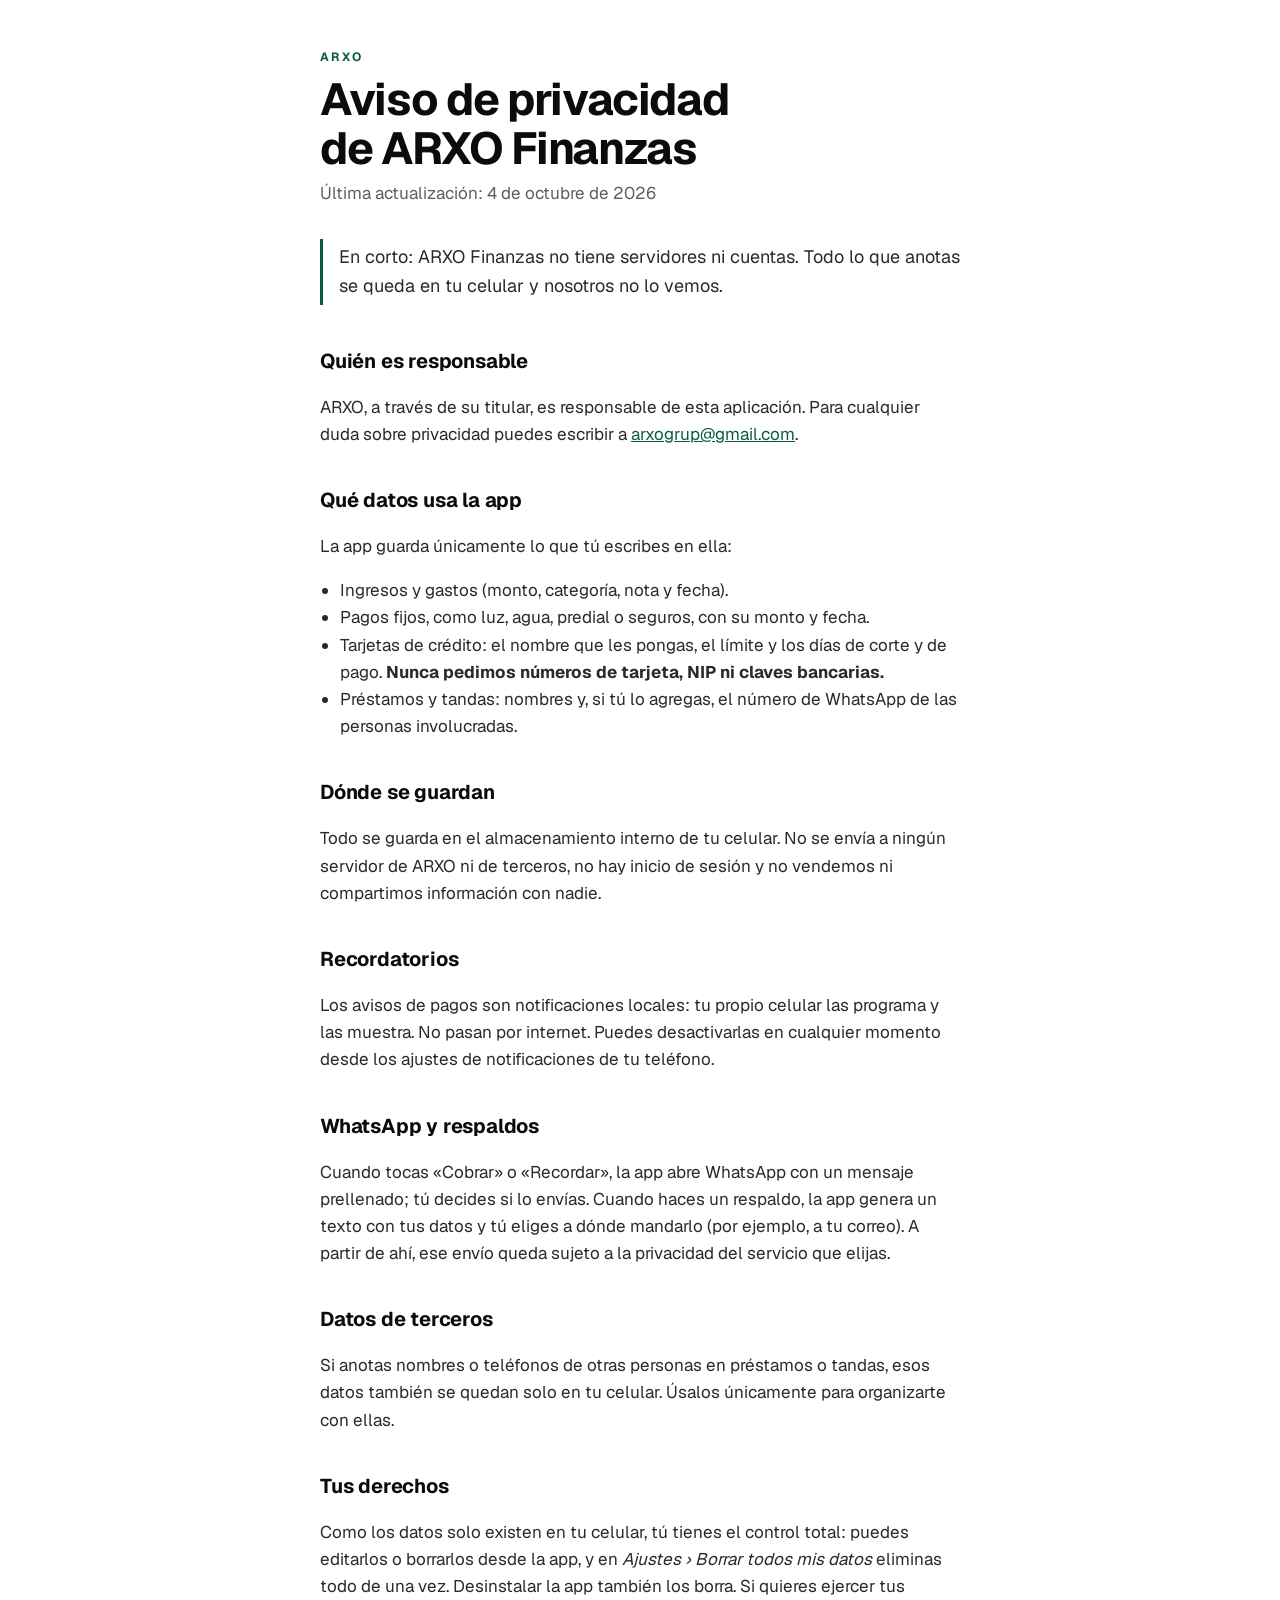
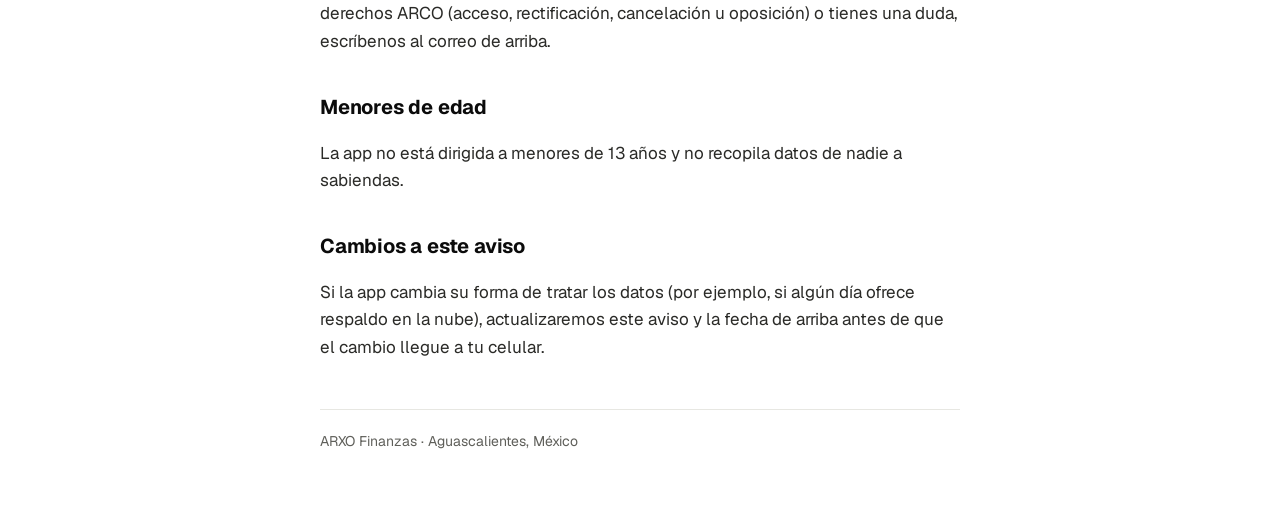
==== privacidad-finanzas.html @ cc84af86 "Aviso de privacidad de la app ARXO Finanzas Página pública que Google Play pide para publicar la app" ====
<!doctype html>
<html lang="es-MX">
<head>
  <meta charset="utf-8">
  <meta name="viewport" content="width=device-width, initial-scale=1">
  <title>Aviso de privacidad · ARXO Finanzas</title>
  <meta name="description" content="Aviso de privacidad de la app ARXO Finanzas: tus datos se guardan solo en tu celular.">
  <link rel="preload" href="fonts/geist-latin.woff2" as="font" type="font/woff2" crossorigin>
  <style>
    @font-face { font-family: Geist; src: url("fonts/geist-latin.woff2") format("woff2"); font-weight: 100 900; font-display: swap; }
    :root { --fondo: #FFFFFF; --texto: #0B0B0B; --suave: #5F5F5A; --linea: #E7E7E2; --verde: #0B5D3B; }
    * { box-sizing: border-box; }
    body { margin: 0; background: var(--fondo); color: var(--texto); font: 17px/1.6 Geist, -apple-system, "Segoe UI", Roboto, sans-serif; }
    main { max-width: 680px; margin: 0 auto; padding: 48px 20px 80px; }
    .marca { color: var(--verde); font-weight: 700; letter-spacing: .2em; font-size: 12px; }
    h1 { font-size: clamp(2rem, 6vw, 2.8rem); line-height: 1.08; letter-spacing: -.03em; margin: 8px 0 8px; text-wrap: balance; }
    .fecha { color: var(--suave); margin: 0 0 32px; }
    .resumen { border-left: 3px solid var(--verde); padding: 4px 0 4px 16px; margin: 0 0 40px; font-size: 18px; }
    h2 { font-size: 20px; letter-spacing: -.01em; margin: 36px 0 8px; }
    p, li { color: #2A2A27; }
    ul { padding-left: 20px; }
    a { color: var(--verde); }
    footer { border-top: 1px solid var(--linea); margin-top: 48px; padding-top: 20px; color: var(--suave); font-size: 14px; }
  </style>
</head>
<body>
<main>
  <div class="marca">ARXO</div>
  <h1>Aviso de privacidad de ARXO Finanzas</h1>
  <p class="fecha">Última actualización: 4 de octubre de 2026</p>

  <p class="resumen">En corto: ARXO Finanzas no tiene servidores ni cuentas. Todo lo que anotas se queda en tu celular y nosotros no lo vemos.</p>

  <h2>Quién es responsable</h2>
  <!-- PENDIENTE: la LFPDPPP pide nombre completo y domicilio del responsable. Completar antes de publicar en Google Play. -->
  <p>ARXO, a través de su titular, es responsable de esta aplicación. Para cualquier duda sobre privacidad puedes escribir a <a href="mailto:arxogrup@gmail.com">arxogrup@gmail.com</a>.</p>

  <h2>Qué datos usa la app</h2>
  <p>La app guarda únicamente lo que tú escribes en ella:</p>
  <ul>
    <li>Ingresos y gastos (monto, categoría, nota y fecha).</li>
    <li>Pagos fijos, como luz, agua, predial o seguros, con su monto y fecha.</li>
    <li>Tarjetas de crédito: el nombre que les pongas, el límite y los días de corte y de pago. <strong>Nunca pedimos números de tarjeta, NIP ni claves bancarias.</strong></li>
    <li>Préstamos y tandas: nombres y, si tú lo agregas, el número de WhatsApp de las personas involucradas.</li>
  </ul>

  <h2>Dónde se guardan</h2>
  <p>Todo se guarda en el almacenamiento interno de tu celular. No se envía a ningún servidor de ARXO ni de terceros, no hay inicio de sesión y no vendemos ni compartimos información con nadie.</p>

  <h2>Recordatorios</h2>
  <p>Los avisos de pagos son notificaciones locales: tu propio celular las programa y las muestra. No pasan por internet. Puedes desactivarlas en cualquier momento desde los ajustes de notificaciones de tu teléfono.</p>

  <h2>WhatsApp y respaldos</h2>
  <p>Cuando tocas «Cobrar» o «Recordar», la app abre WhatsApp con un mensaje prellenado; tú decides si lo envías. Cuando haces un respaldo, la app genera un texto con tus datos y tú eliges a dónde mandarlo (por ejemplo, a tu correo). A partir de ahí, ese envío queda sujeto a la privacidad del servicio que elijas.</p>

  <h2>Datos de terceros</h2>
  <p>Si anotas nombres o teléfonos de otras personas en préstamos o tandas, esos datos también se quedan solo en tu celular. Úsalos únicamente para organizarte con ellas.</p>

  <h2>Tus derechos</h2>
  <p>Como los datos solo existen en tu celular, tú tienes el control total: puedes editarlos o borrarlos desde la app, y en <em>Ajustes › Borrar todos mis datos</em> eliminas todo de una vez. Desinstalar la app también los borra. Si quieres ejercer tus derechos ARCO (acceso, rectificación, cancelación u oposición) o tienes una duda, escríbenos al correo de arriba.</p>

  <h2>Menores de edad</h2>
  <p>La app no está dirigida a menores de 13 años y no recopila datos de nadie a sabiendas.</p>

  <h2>Cambios a este aviso</h2>
  <p>Si la app cambia su forma de tratar los datos (por ejemplo, si algún día ofrece respaldo en la nube), actualizaremos este aviso y la fecha de arriba antes de que el cambio llegue a tu celular.</p>

  <footer>ARXO Finanzas · Aguascalientes, México</footer>
</main>
</body>
</html>
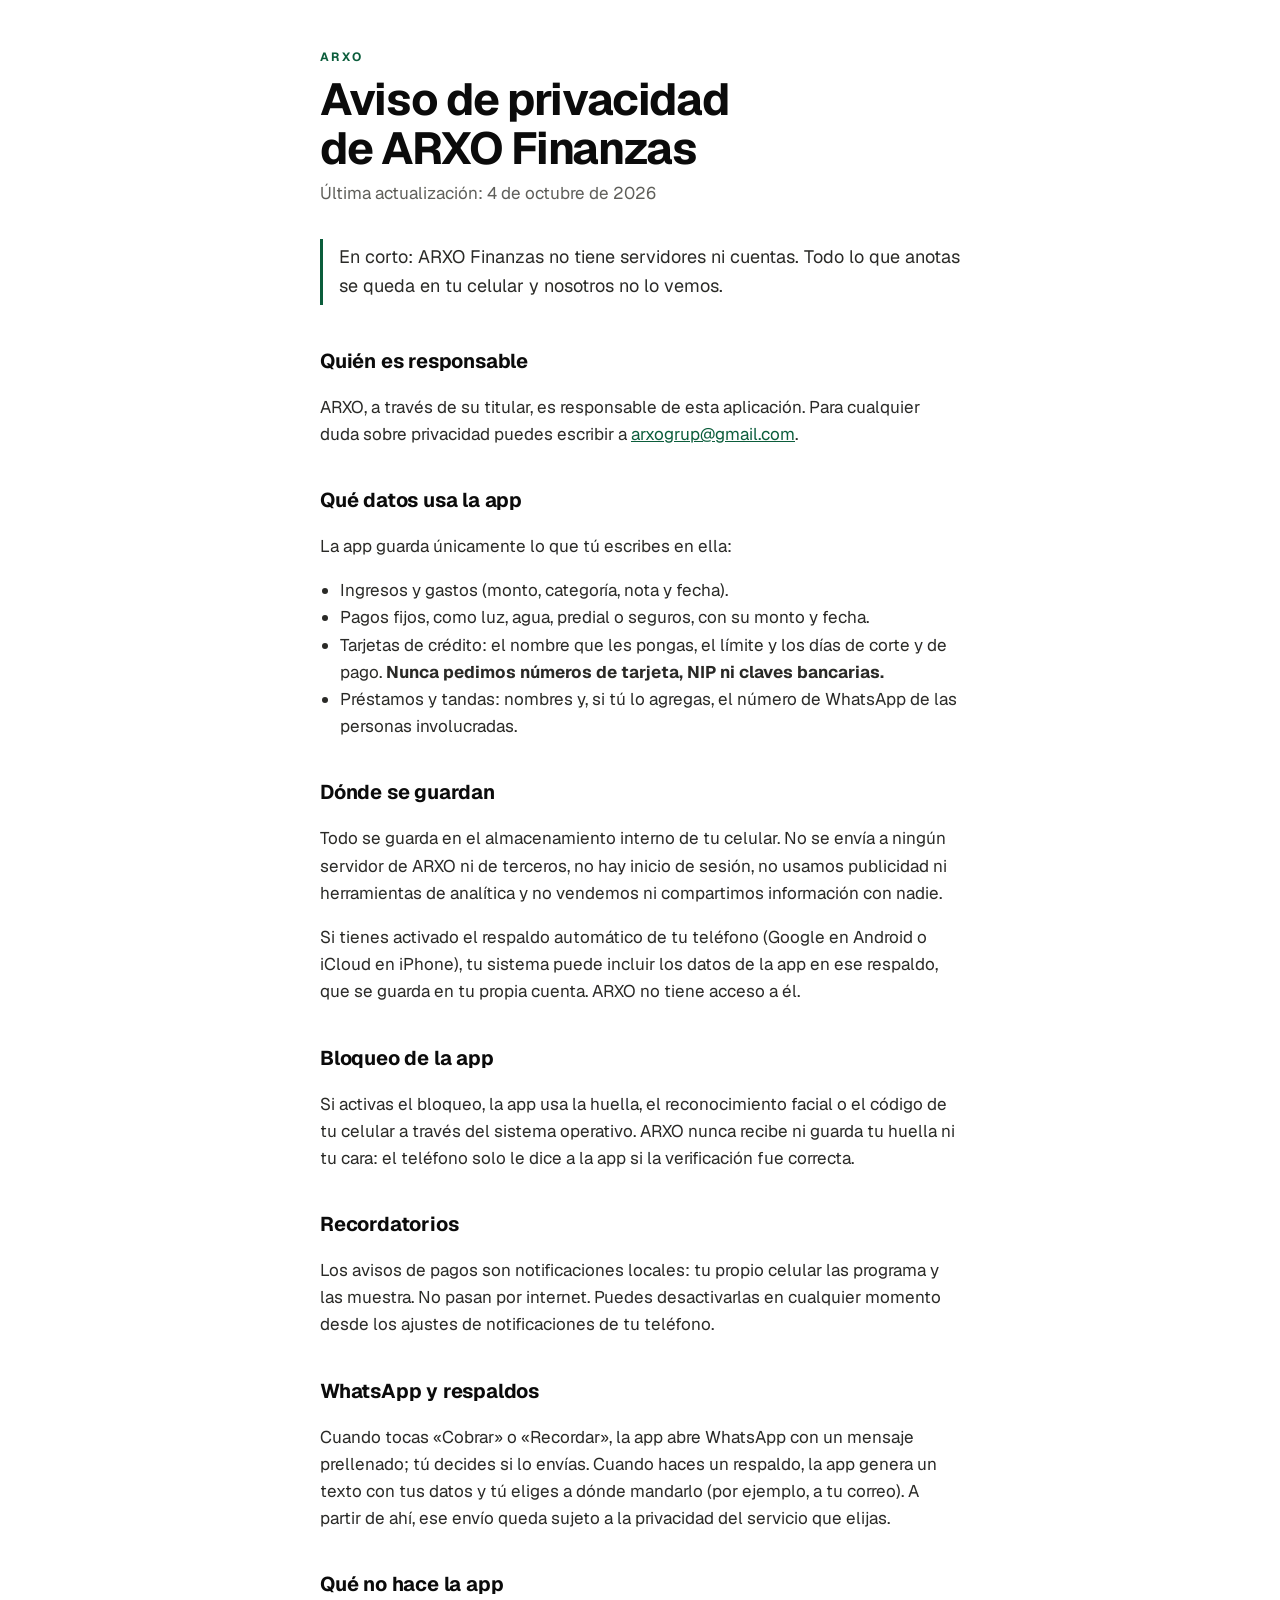
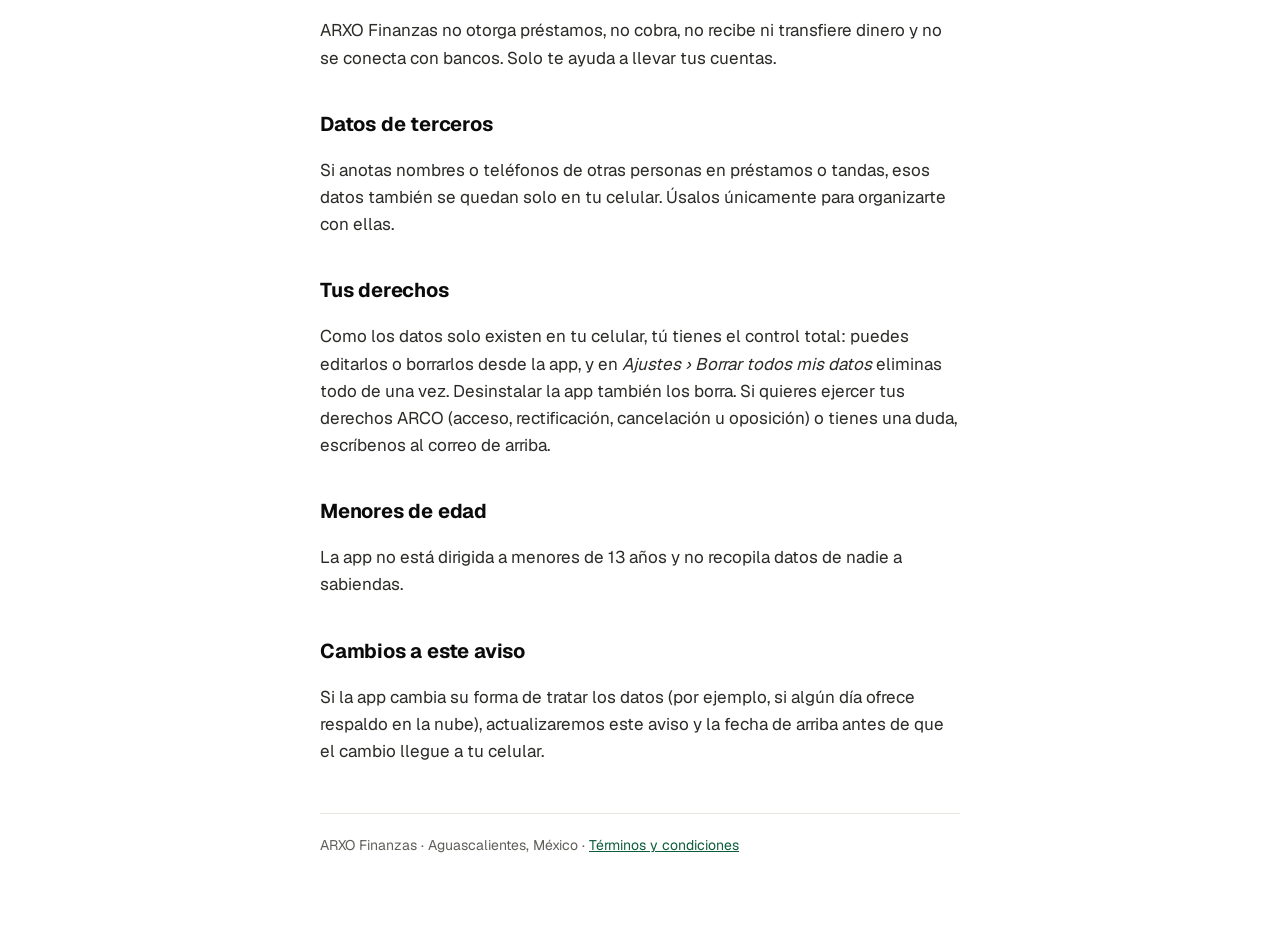
==== commit 04825450: "Términos y condiciones de ARXO Finanzas y ajustes al aviso de privacidad Agrega los términos que la " ====
--- a/privacidad-finanzas.html
+++ b/privacidad-finanzas.html
@@ -45,13 +45,20 @@
   </ul>
 
   <h2>Dónde se guardan</h2>
-  <p>Todo se guarda en el almacenamiento interno de tu celular. No se envía a ningún servidor de ARXO ni de terceros, no hay inicio de sesión y no vendemos ni compartimos información con nadie.</p>
+  <p>Todo se guarda en el almacenamiento interno de tu celular. No se envía a ningún servidor de ARXO ni de terceros, no hay inicio de sesión, no usamos publicidad ni herramientas de analítica y no vendemos ni compartimos información con nadie.</p>
+  <p>Si tienes activado el respaldo automático de tu teléfono (Google en Android o iCloud en iPhone), tu sistema puede incluir los datos de la app en ese respaldo, que se guarda en tu propia cuenta. ARXO no tiene acceso a él.</p>
+
+  <h2>Bloqueo de la app</h2>
+  <p>Si activas el bloqueo, la app usa la huella, el reconocimiento facial o el código de tu celular a través del sistema operativo. ARXO nunca recibe ni guarda tu huella ni tu cara: el teléfono solo le dice a la app si la verificación fue correcta.</p>
 
   <h2>Recordatorios</h2>
   <p>Los avisos de pagos son notificaciones locales: tu propio celular las programa y las muestra. No pasan por internet. Puedes desactivarlas en cualquier momento desde los ajustes de notificaciones de tu teléfono.</p>
 
   <h2>WhatsApp y respaldos</h2>
   <p>Cuando tocas «Cobrar» o «Recordar», la app abre WhatsApp con un mensaje prellenado; tú decides si lo envías. Cuando haces un respaldo, la app genera un texto con tus datos y tú eliges a dónde mandarlo (por ejemplo, a tu correo). A partir de ahí, ese envío queda sujeto a la privacidad del servicio que elijas.</p>
+
+  <h2>Qué no hace la app</h2>
+  <p>ARXO Finanzas no otorga préstamos, no cobra, no recibe ni transfiere dinero y no se conecta con bancos. Solo te ayuda a llevar tus cuentas.</p>
 
   <h2>Datos de terceros</h2>
   <p>Si anotas nombres o teléfonos de otras personas en préstamos o tandas, esos datos también se quedan solo en tu celular. Úsalos únicamente para organizarte con ellas.</p>
@@ -65,7 +72,7 @@
   <h2>Cambios a este aviso</h2>
   <p>Si la app cambia su forma de tratar los datos (por ejemplo, si algún día ofrece respaldo en la nube), actualizaremos este aviso y la fecha de arriba antes de que el cambio llegue a tu celular.</p>
 
-  <footer>ARXO Finanzas · Aguascalientes, México</footer>
+  <footer>ARXO Finanzas · Aguascalientes, México · <a href="terminos-finanzas.html">Términos y condiciones</a></footer>
 </main>
 </body>
 </html>
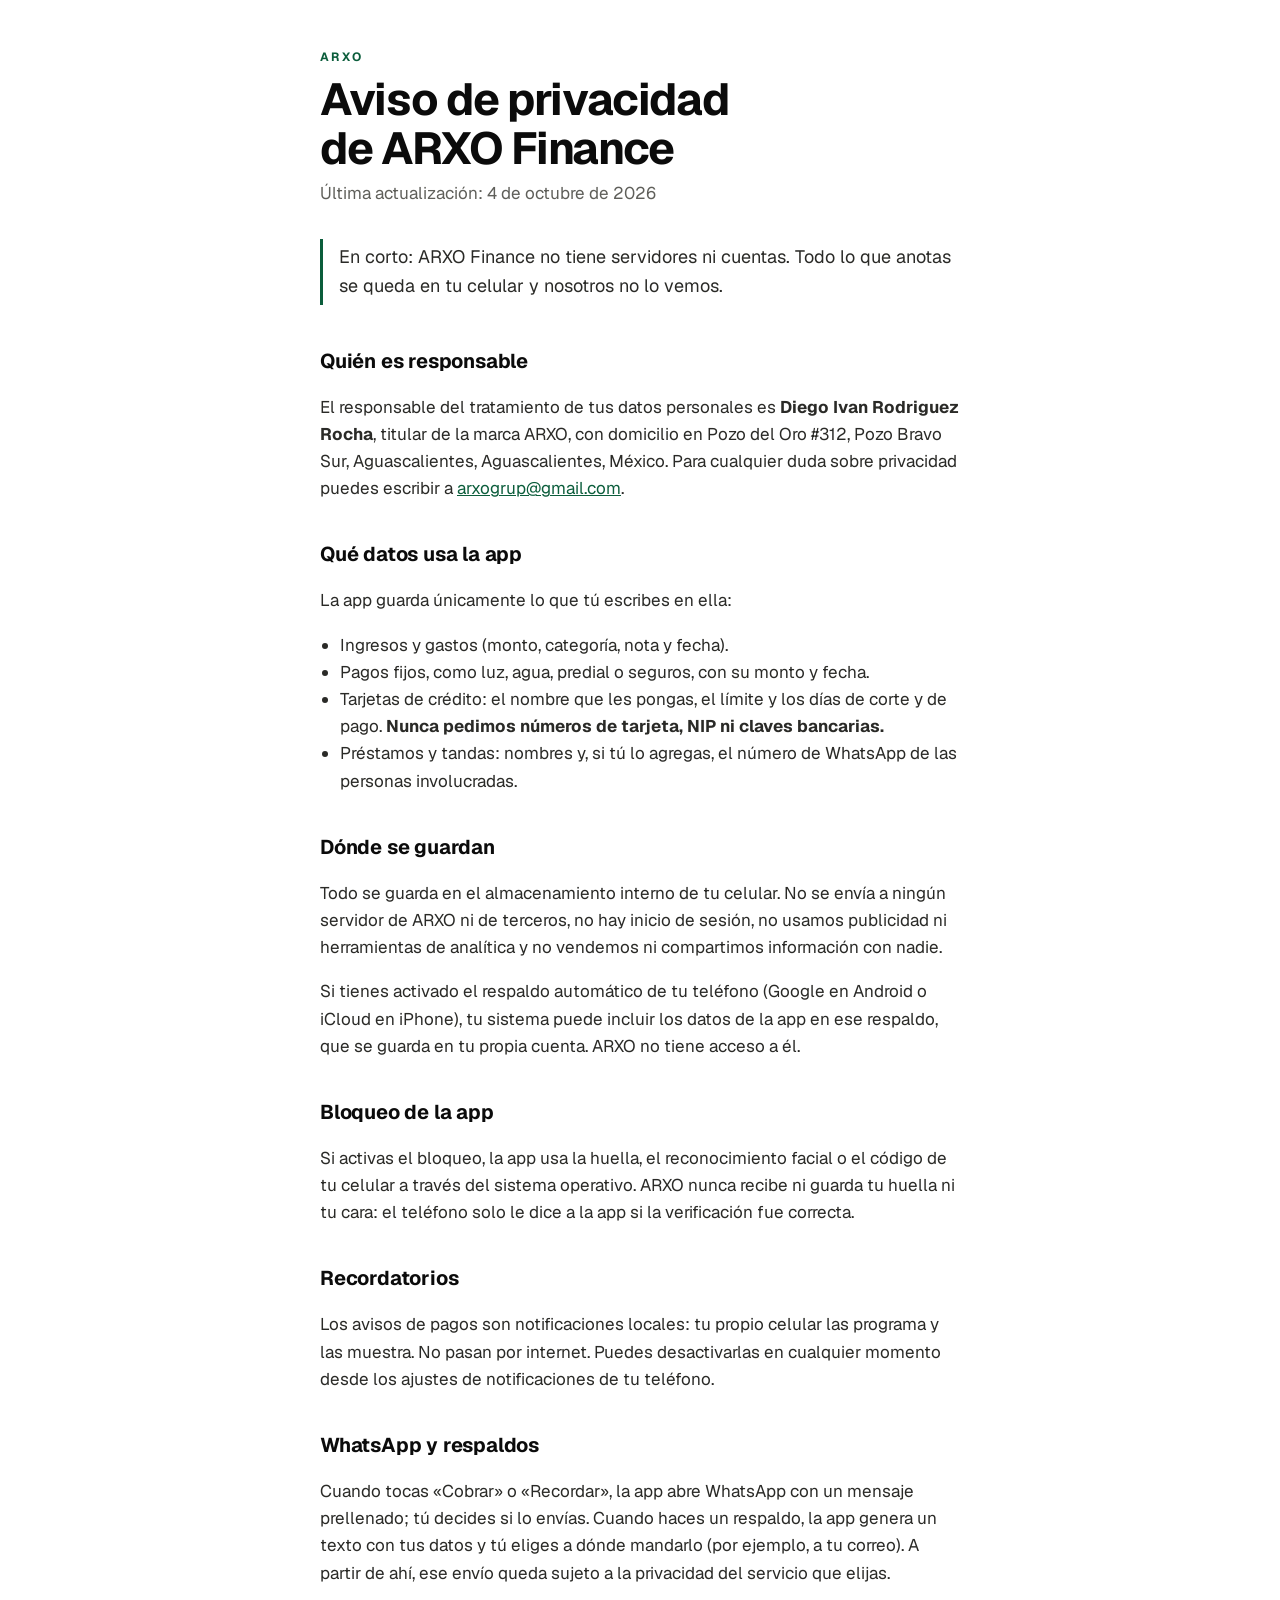
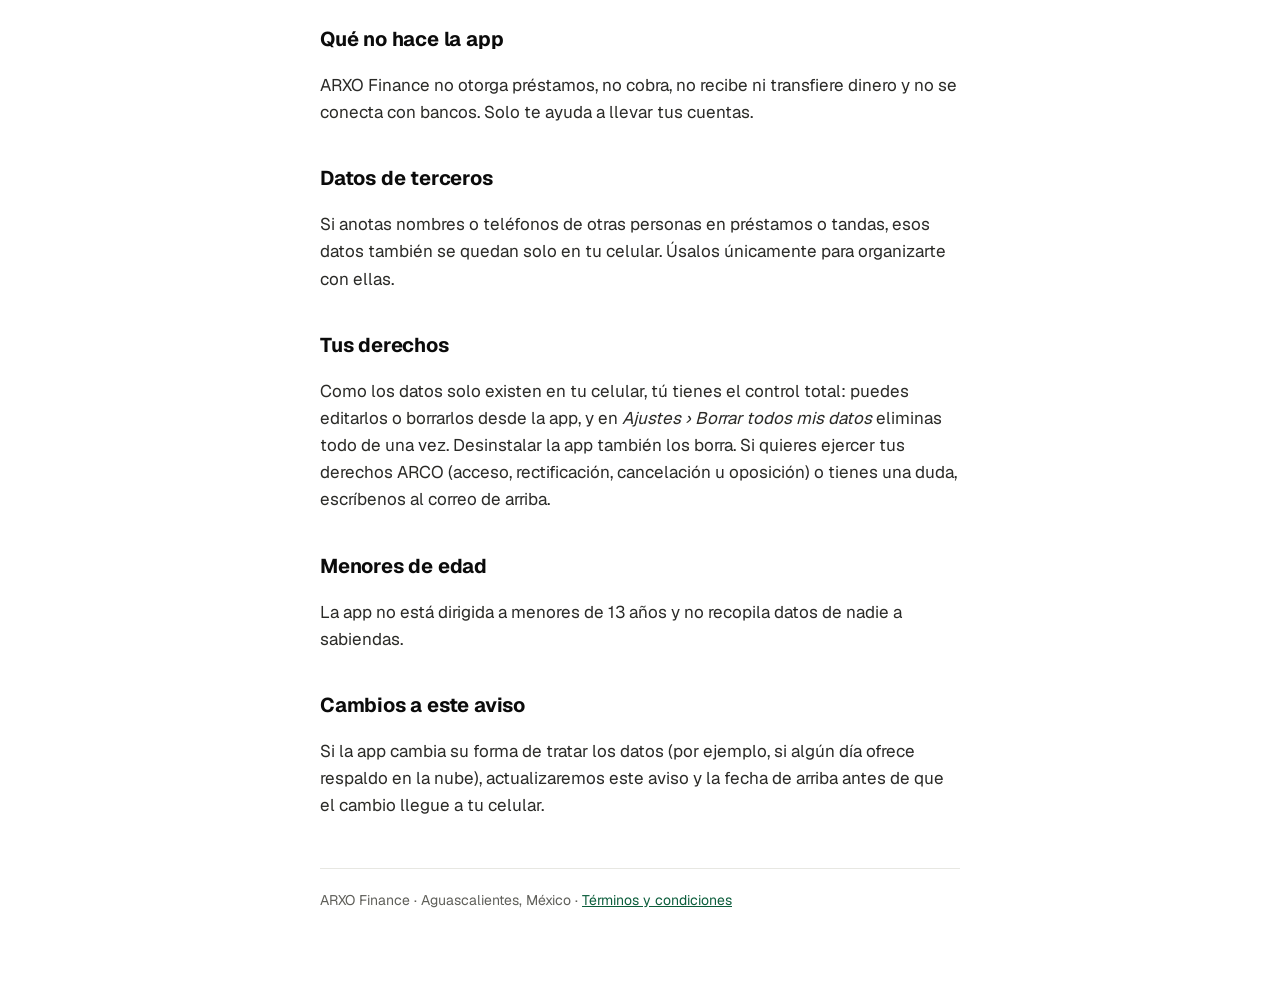
==== commit a0b3d14f: "Aviso y términos: nombre ARXO Finance y datos del responsable Co-Authored-By: Claude Opus 5.5 (1M co" ====
--- a/privacidad-finanzas.html
+++ b/privacidad-finanzas.html
@@ -3,8 +3,8 @@
 <head>
   <meta charset="utf-8">
   <meta name="viewport" content="width=device-width, initial-scale=1">
-  <title>Aviso de privacidad · ARXO Finanzas</title>
-  <meta name="description" content="Aviso de privacidad de la app ARXO Finanzas: tus datos se guardan solo en tu celular.">
+  <title>Aviso de privacidad · ARXO Finance</title>
+  <meta name="description" content="Aviso de privacidad de la app ARXO Finance: tus datos se guardan solo en tu celular.">
   <link rel="preload" href="fonts/geist-latin.woff2" as="font" type="font/woff2" crossorigin>
   <style>
     @font-face { font-family: Geist; src: url("fonts/geist-latin.woff2") format("woff2"); font-weight: 100 900; font-display: swap; }
@@ -26,14 +26,13 @@
 <body>
 <main>
   <div class="marca">ARXO</div>
-  <h1>Aviso de privacidad de ARXO Finanzas</h1>
+  <h1>Aviso de privacidad de ARXO Finance</h1>
   <p class="fecha">Última actualización: 4 de octubre de 2026</p>
 
-  <p class="resumen">En corto: ARXO Finanzas no tiene servidores ni cuentas. Todo lo que anotas se queda en tu celular y nosotros no lo vemos.</p>
+  <p class="resumen">En corto: ARXO Finance no tiene servidores ni cuentas. Todo lo que anotas se queda en tu celular y nosotros no lo vemos.</p>
 
   <h2>Quién es responsable</h2>
-  <!-- PENDIENTE: la LFPDPPP pide nombre completo y domicilio del responsable. Completar antes de publicar en Google Play. -->
-  <p>ARXO, a través de su titular, es responsable de esta aplicación. Para cualquier duda sobre privacidad puedes escribir a <a href="mailto:arxogrup@gmail.com">arxogrup@gmail.com</a>.</p>
+  <p>El responsable del tratamiento de tus datos personales es <strong>Diego Ivan Rodriguez Rocha</strong>, titular de la marca ARXO, con domicilio en Pozo del Oro #312, Pozo Bravo Sur, Aguascalientes, Aguascalientes, México. Para cualquier duda sobre privacidad puedes escribir a <a href="mailto:arxogrup@gmail.com">arxogrup@gmail.com</a>.</p>
 
   <h2>Qué datos usa la app</h2>
   <p>La app guarda únicamente lo que tú escribes en ella:</p>
@@ -58,7 +57,7 @@
   <p>Cuando tocas «Cobrar» o «Recordar», la app abre WhatsApp con un mensaje prellenado; tú decides si lo envías. Cuando haces un respaldo, la app genera un texto con tus datos y tú eliges a dónde mandarlo (por ejemplo, a tu correo). A partir de ahí, ese envío queda sujeto a la privacidad del servicio que elijas.</p>
 
   <h2>Qué no hace la app</h2>
-  <p>ARXO Finanzas no otorga préstamos, no cobra, no recibe ni transfiere dinero y no se conecta con bancos. Solo te ayuda a llevar tus cuentas.</p>
+  <p>ARXO Finance no otorga préstamos, no cobra, no recibe ni transfiere dinero y no se conecta con bancos. Solo te ayuda a llevar tus cuentas.</p>
 
   <h2>Datos de terceros</h2>
   <p>Si anotas nombres o teléfonos de otras personas en préstamos o tandas, esos datos también se quedan solo en tu celular. Úsalos únicamente para organizarte con ellas.</p>
@@ -72,7 +71,7 @@
   <h2>Cambios a este aviso</h2>
   <p>Si la app cambia su forma de tratar los datos (por ejemplo, si algún día ofrece respaldo en la nube), actualizaremos este aviso y la fecha de arriba antes de que el cambio llegue a tu celular.</p>
 
-  <footer>ARXO Finanzas · Aguascalientes, México · <a href="terminos-finanzas.html">Términos y condiciones</a></footer>
+  <footer>ARXO Finance · Aguascalientes, México · <a href="terminos-finanzas.html">Términos y condiciones</a></footer>
 </main>
 </body>
 </html>
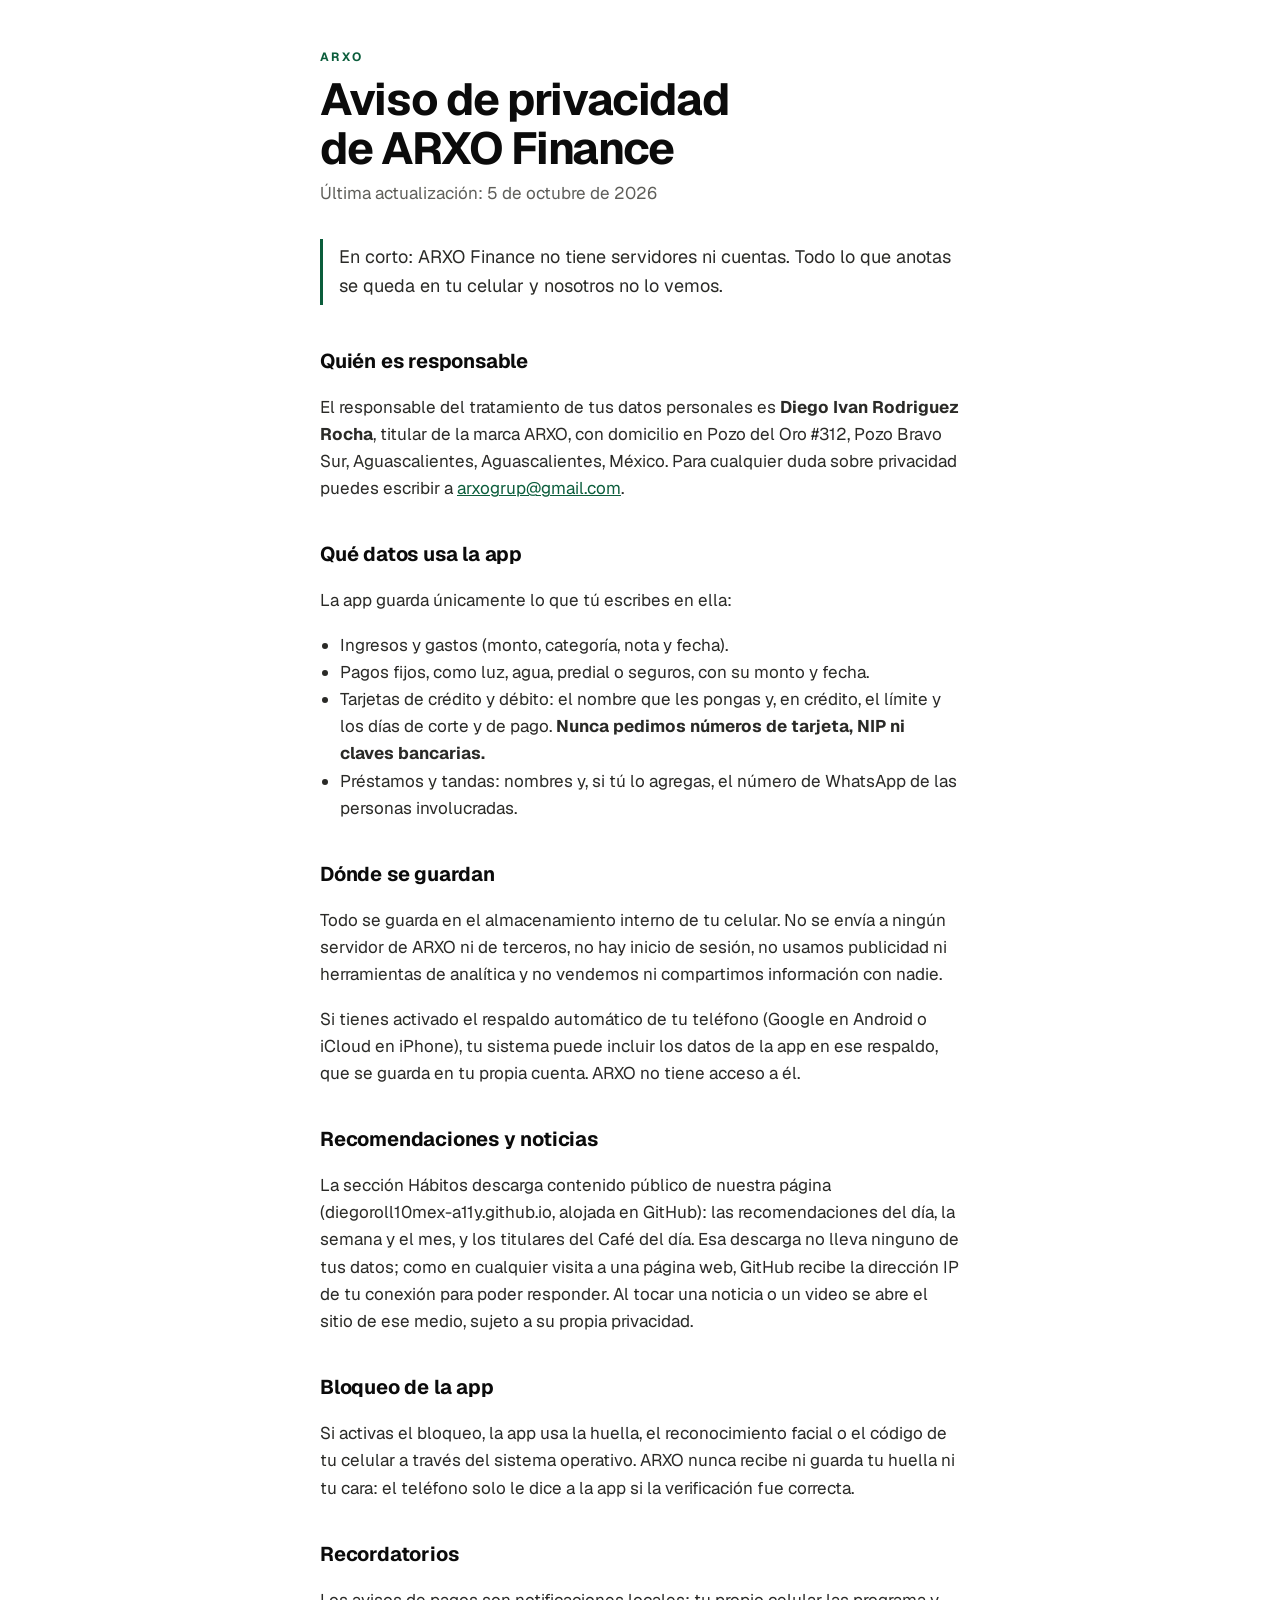
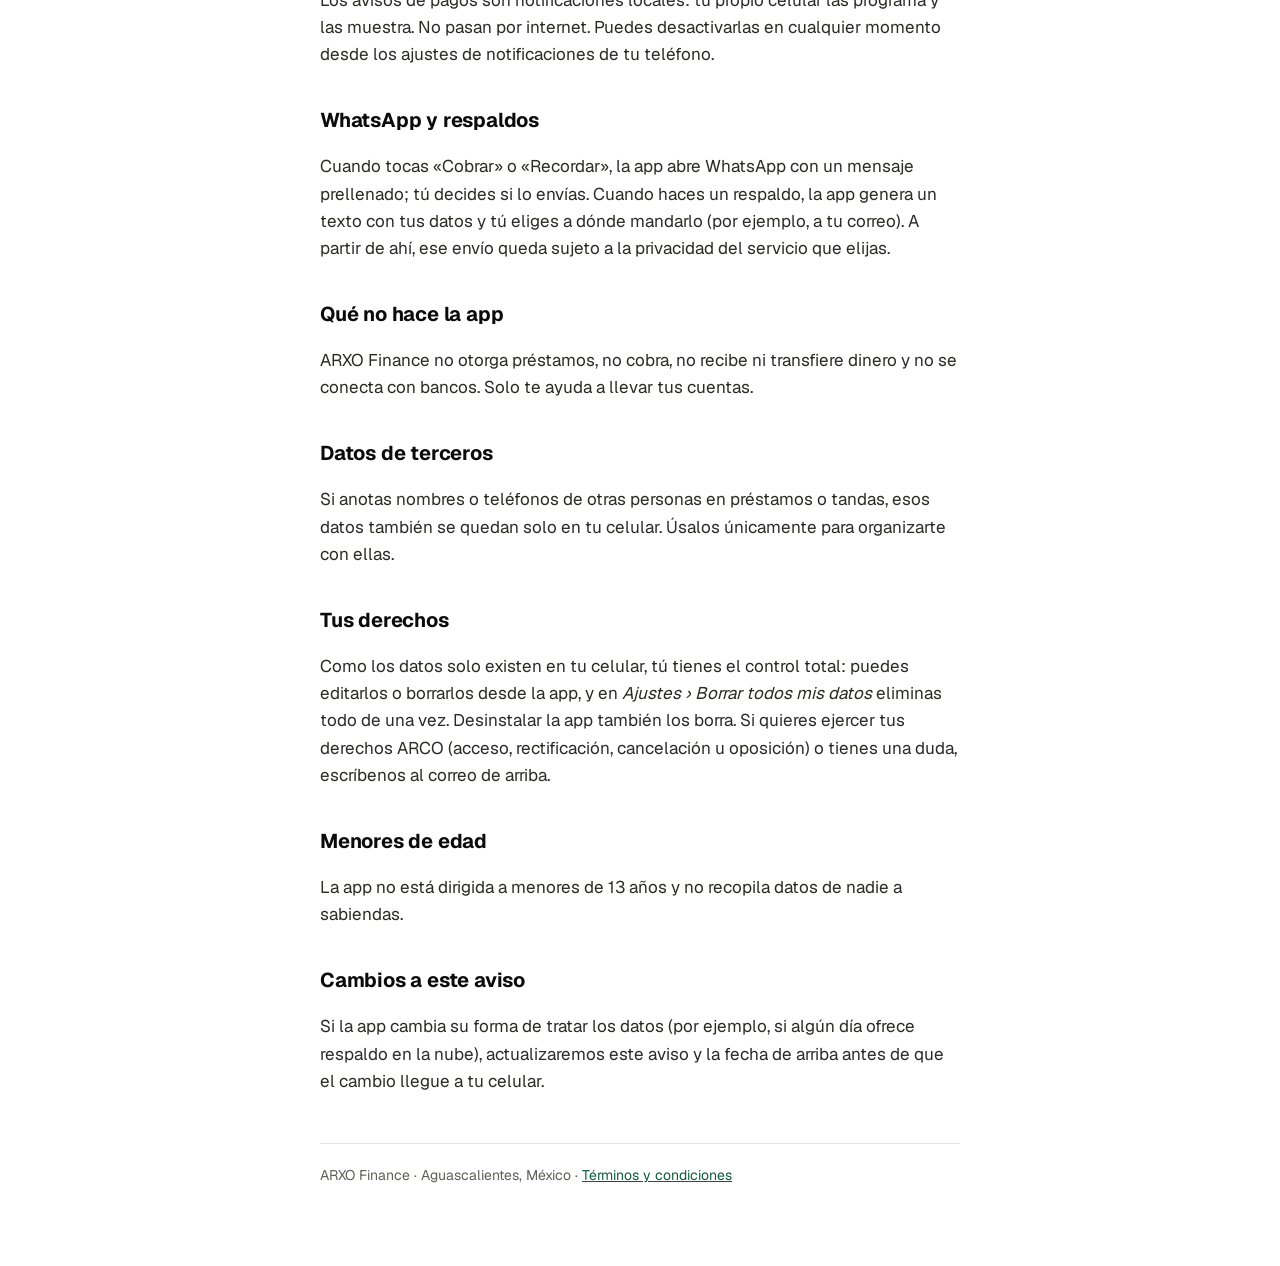
==== commit d6de9a49: "Panel de contenido y Café del día para ARXO Finance - finance/admin.html: panel privado (llave de Gi" ====
--- a/privacidad-finanzas.html
+++ b/privacidad-finanzas.html
@@ -27,7 +27,7 @@
 <main>
   <div class="marca">ARXO</div>
   <h1>Aviso de privacidad de ARXO Finance</h1>
-  <p class="fecha">Última actualización: 4 de octubre de 2026</p>
+  <p class="fecha">Última actualización: 5 de octubre de 2026</p>
 
   <p class="resumen">En corto: ARXO Finance no tiene servidores ni cuentas. Todo lo que anotas se queda en tu celular y nosotros no lo vemos.</p>
 
@@ -39,13 +39,16 @@
   <ul>
     <li>Ingresos y gastos (monto, categoría, nota y fecha).</li>
     <li>Pagos fijos, como luz, agua, predial o seguros, con su monto y fecha.</li>
-    <li>Tarjetas de crédito: el nombre que les pongas, el límite y los días de corte y de pago. <strong>Nunca pedimos números de tarjeta, NIP ni claves bancarias.</strong></li>
+    <li>Tarjetas de crédito y débito: el nombre que les pongas y, en crédito, el límite y los días de corte y de pago. <strong>Nunca pedimos números de tarjeta, NIP ni claves bancarias.</strong></li>
     <li>Préstamos y tandas: nombres y, si tú lo agregas, el número de WhatsApp de las personas involucradas.</li>
   </ul>
 
   <h2>Dónde se guardan</h2>
   <p>Todo se guarda en el almacenamiento interno de tu celular. No se envía a ningún servidor de ARXO ni de terceros, no hay inicio de sesión, no usamos publicidad ni herramientas de analítica y no vendemos ni compartimos información con nadie.</p>
   <p>Si tienes activado el respaldo automático de tu teléfono (Google en Android o iCloud en iPhone), tu sistema puede incluir los datos de la app en ese respaldo, que se guarda en tu propia cuenta. ARXO no tiene acceso a él.</p>
+
+  <h2>Recomendaciones y noticias</h2>
+  <p>La sección Hábitos descarga contenido público de nuestra página (diegoroll10mex-a11y.github.io, alojada en GitHub): las recomendaciones del día, la semana y el mes, y los titulares del Café del día. Esa descarga no lleva ninguno de tus datos; como en cualquier visita a una página web, GitHub recibe la dirección IP de tu conexión para poder responder. Al tocar una noticia o un video se abre el sitio de ese medio, sujeto a su propia privacidad.</p>
 
   <h2>Bloqueo de la app</h2>
   <p>Si activas el bloqueo, la app usa la huella, el reconocimiento facial o el código de tu celular a través del sistema operativo. ARXO nunca recibe ni guarda tu huella ni tu cara: el teléfono solo le dice a la app si la verificación fue correcta.</p>
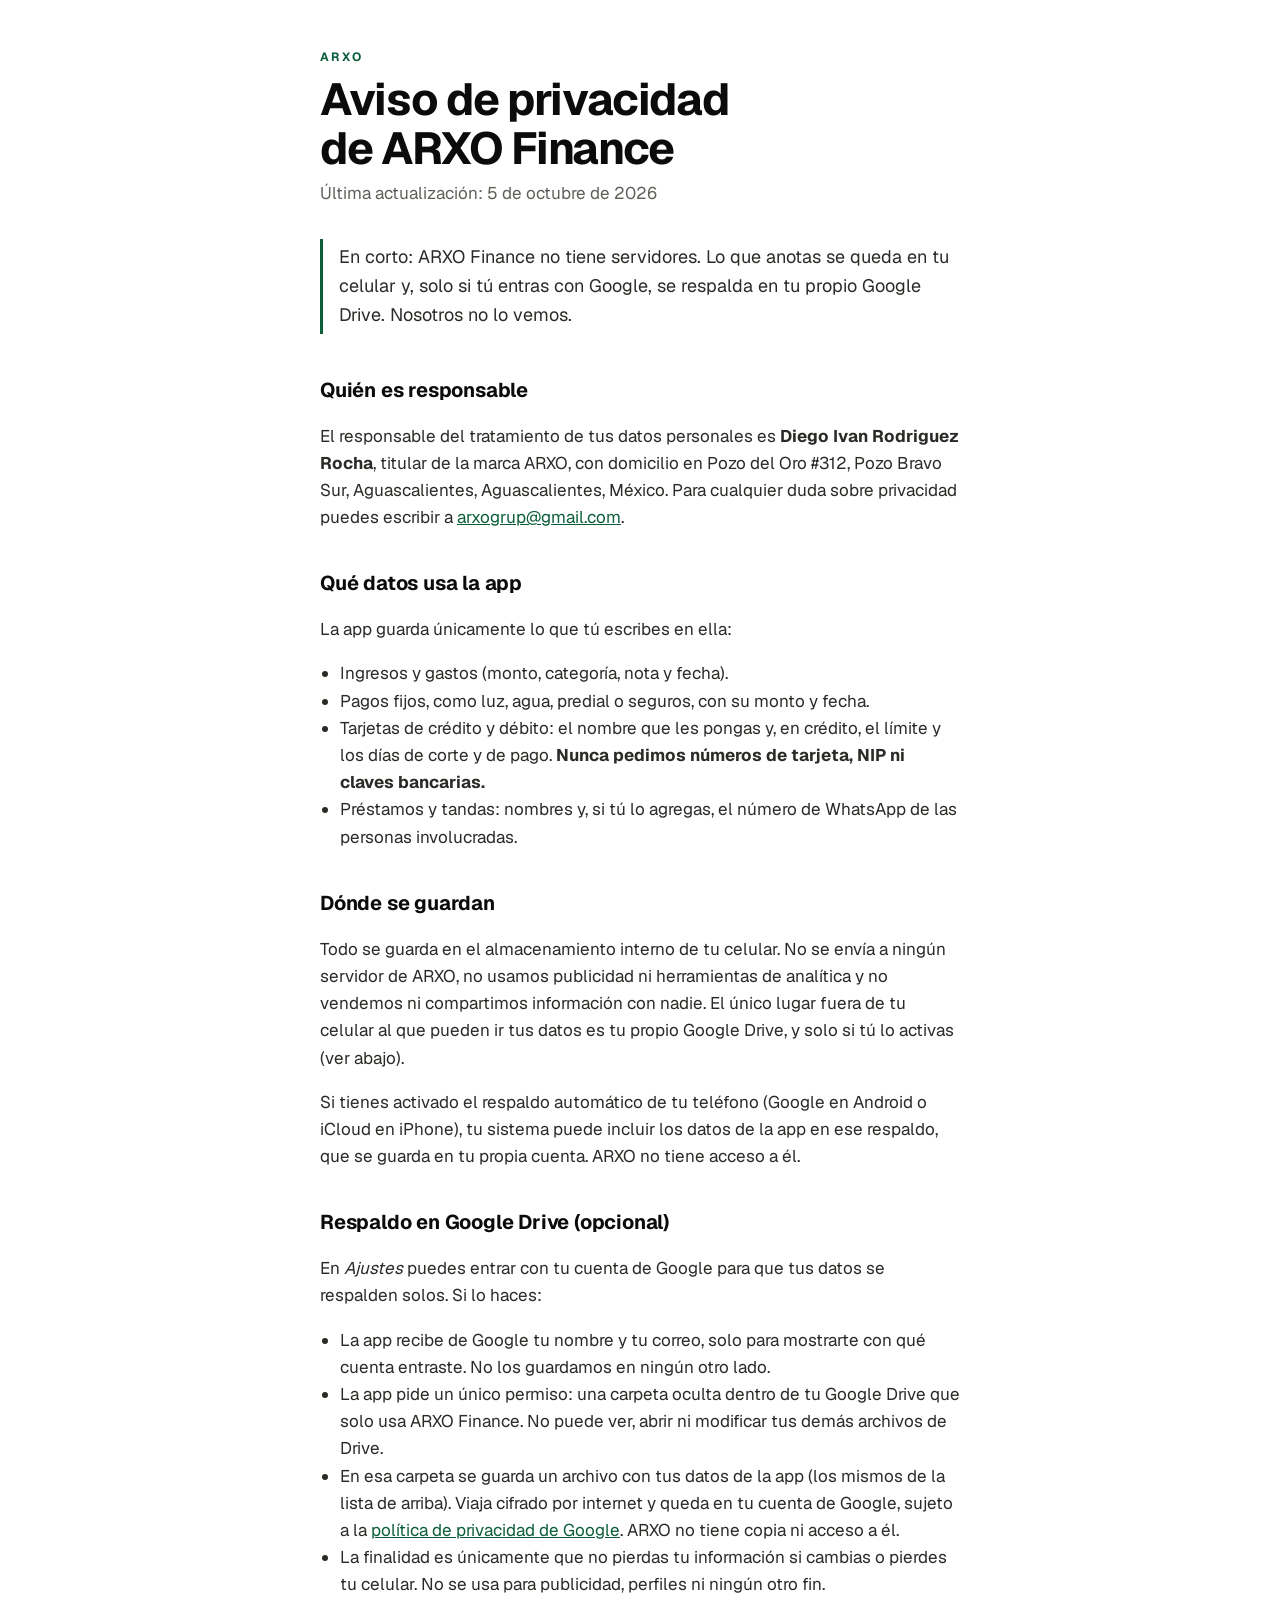
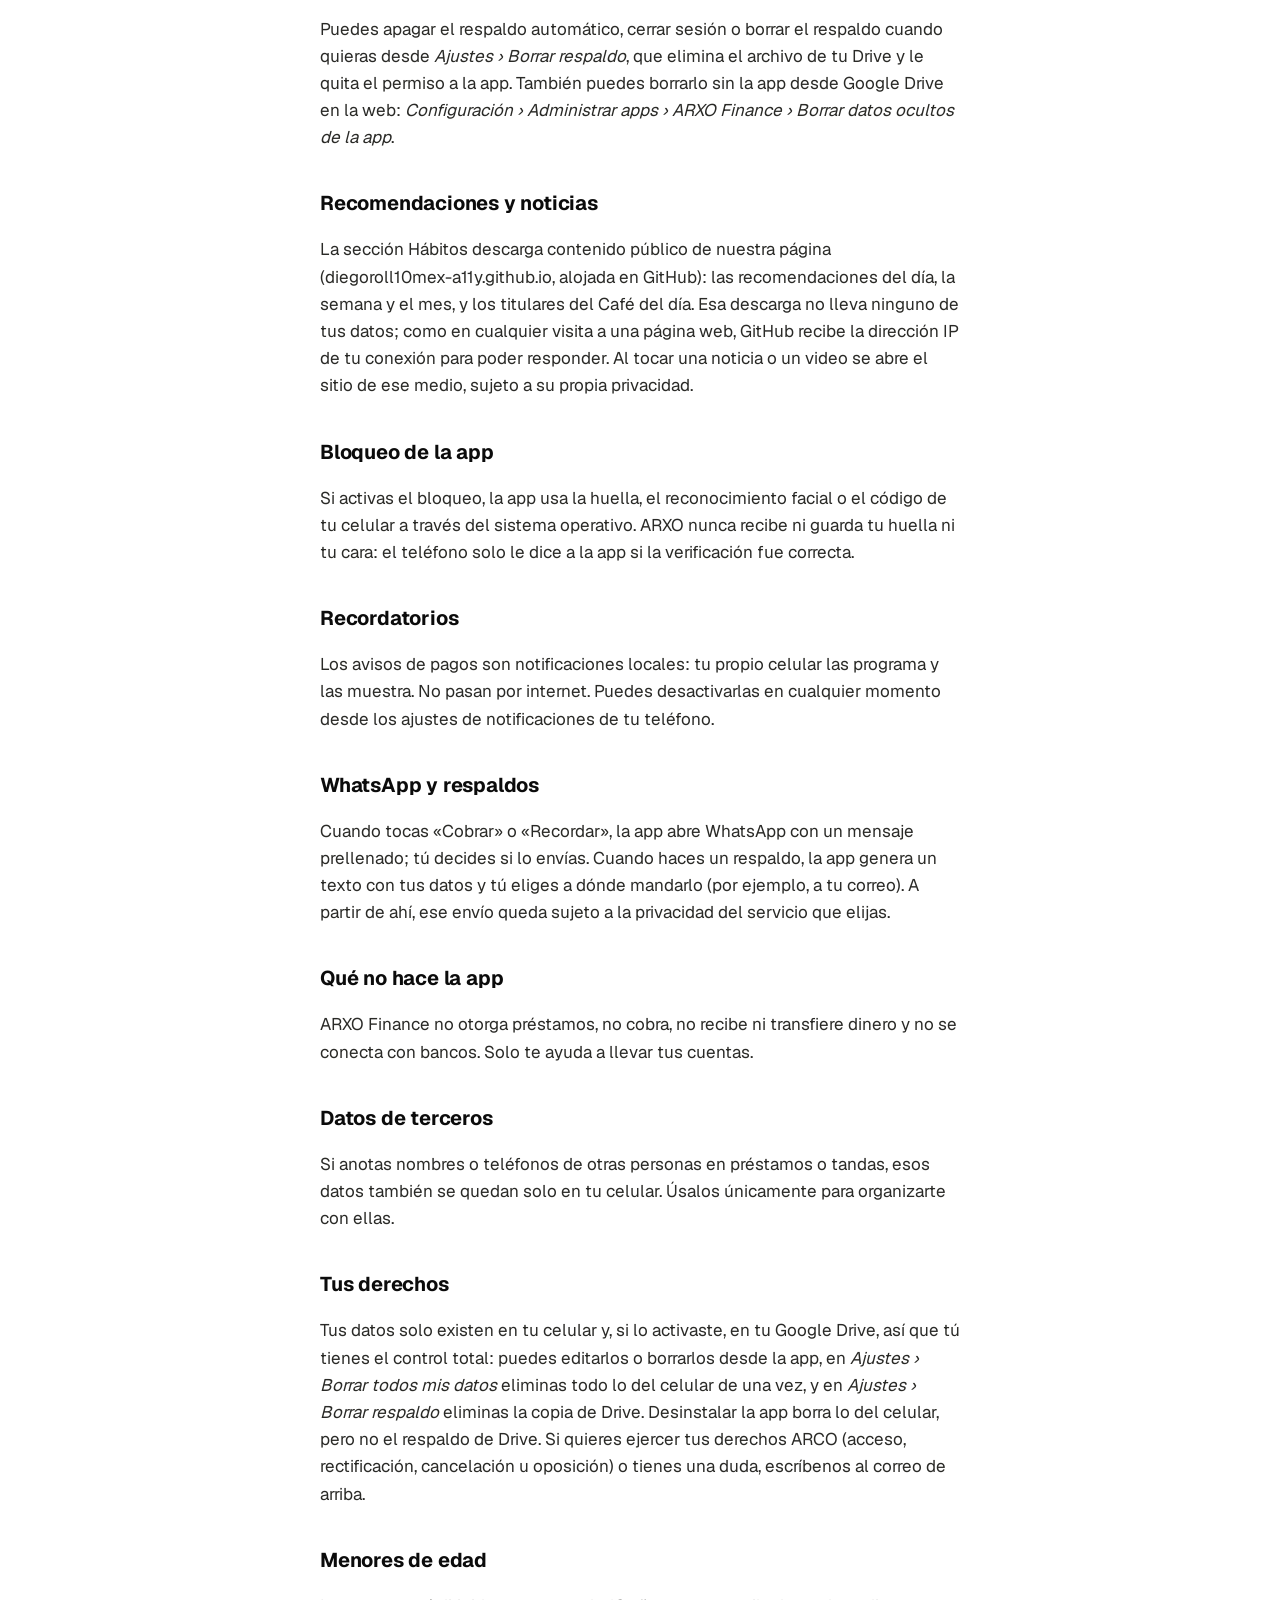
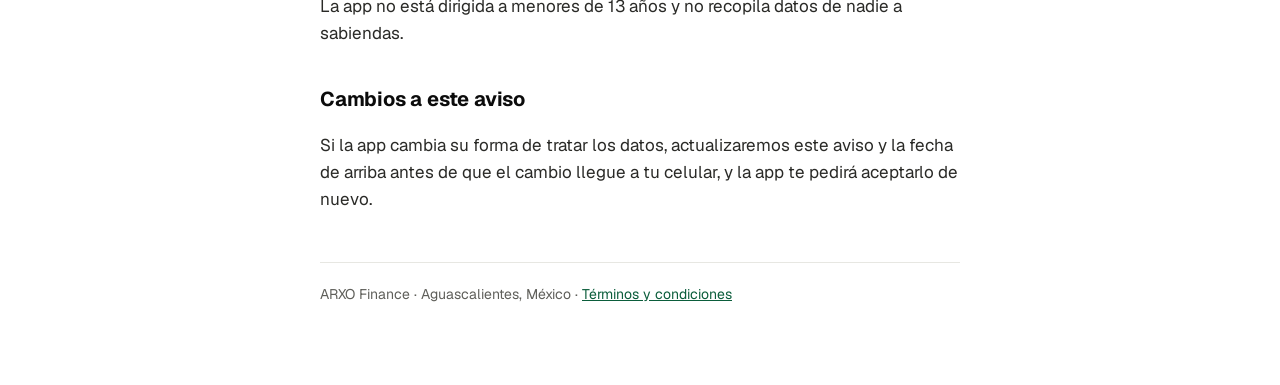
==== commit 813d2a7f: "Aviso de privacidad y términos: respaldo opcional en Google Drive Co-Authored-By: Claude Opus 5.5 (1" ====
--- a/privacidad-finanzas.html
+++ b/privacidad-finanzas.html
@@ -29,7 +29,7 @@
   <h1>Aviso de privacidad de ARXO Finance</h1>
   <p class="fecha">Última actualización: 5 de octubre de 2026</p>
 
-  <p class="resumen">En corto: ARXO Finance no tiene servidores ni cuentas. Todo lo que anotas se queda en tu celular y nosotros no lo vemos.</p>
+  <p class="resumen">En corto: ARXO Finance no tiene servidores. Lo que anotas se queda en tu celular y, solo si tú entras con Google, se respalda en tu propio Google Drive. Nosotros no lo vemos.</p>
 
   <h2>Quién es responsable</h2>
   <p>El responsable del tratamiento de tus datos personales es <strong>Diego Ivan Rodriguez Rocha</strong>, titular de la marca ARXO, con domicilio en Pozo del Oro #312, Pozo Bravo Sur, Aguascalientes, Aguascalientes, México. Para cualquier duda sobre privacidad puedes escribir a <a href="mailto:arxogrup@gmail.com">arxogrup@gmail.com</a>.</p>
@@ -44,8 +44,18 @@
   </ul>
 
   <h2>Dónde se guardan</h2>
-  <p>Todo se guarda en el almacenamiento interno de tu celular. No se envía a ningún servidor de ARXO ni de terceros, no hay inicio de sesión, no usamos publicidad ni herramientas de analítica y no vendemos ni compartimos información con nadie.</p>
+  <p>Todo se guarda en el almacenamiento interno de tu celular. No se envía a ningún servidor de ARXO, no usamos publicidad ni herramientas de analítica y no vendemos ni compartimos información con nadie. El único lugar fuera de tu celular al que pueden ir tus datos es tu propio Google Drive, y solo si tú lo activas (ver abajo).</p>
   <p>Si tienes activado el respaldo automático de tu teléfono (Google en Android o iCloud en iPhone), tu sistema puede incluir los datos de la app en ese respaldo, que se guarda en tu propia cuenta. ARXO no tiene acceso a él.</p>
+
+  <h2>Respaldo en Google Drive (opcional)</h2>
+  <p>En <em>Ajustes</em> puedes entrar con tu cuenta de Google para que tus datos se respalden solos. Si lo haces:</p>
+  <ul>
+    <li>La app recibe de Google tu nombre y tu correo, solo para mostrarte con qué cuenta entraste. No los guardamos en ningún otro lado.</li>
+    <li>La app pide un único permiso: una carpeta oculta dentro de tu Google Drive que solo usa ARXO Finance. No puede ver, abrir ni modificar tus demás archivos de Drive.</li>
+    <li>En esa carpeta se guarda un archivo con tus datos de la app (los mismos de la lista de arriba). Viaja cifrado por internet y queda en tu cuenta de Google, sujeto a la <a href="https://policies.google.com/privacy?hl=es">política de privacidad de Google</a>. ARXO no tiene copia ni acceso a él.</li>
+    <li>La finalidad es únicamente que no pierdas tu información si cambias o pierdes tu celular. No se usa para publicidad, perfiles ni ningún otro fin.</li>
+  </ul>
+  <p>Puedes apagar el respaldo automático, cerrar sesión o borrar el respaldo cuando quieras desde <em>Ajustes › Borrar respaldo</em>, que elimina el archivo de tu Drive y le quita el permiso a la app. También puedes borrarlo sin la app desde Google Drive en la web: <em>Configuración › Administrar apps › ARXO Finance › Borrar datos ocultos de la app</em>.</p>
 
   <h2>Recomendaciones y noticias</h2>
   <p>La sección Hábitos descarga contenido público de nuestra página (diegoroll10mex-a11y.github.io, alojada en GitHub): las recomendaciones del día, la semana y el mes, y los titulares del Café del día. Esa descarga no lleva ninguno de tus datos; como en cualquier visita a una página web, GitHub recibe la dirección IP de tu conexión para poder responder. Al tocar una noticia o un video se abre el sitio de ese medio, sujeto a su propia privacidad.</p>
@@ -66,13 +76,13 @@
   <p>Si anotas nombres o teléfonos de otras personas en préstamos o tandas, esos datos también se quedan solo en tu celular. Úsalos únicamente para organizarte con ellas.</p>
 
   <h2>Tus derechos</h2>
-  <p>Como los datos solo existen en tu celular, tú tienes el control total: puedes editarlos o borrarlos desde la app, y en <em>Ajustes › Borrar todos mis datos</em> eliminas todo de una vez. Desinstalar la app también los borra. Si quieres ejercer tus derechos ARCO (acceso, rectificación, cancelación u oposición) o tienes una duda, escríbenos al correo de arriba.</p>
+  <p>Tus datos solo existen en tu celular y, si lo activaste, en tu Google Drive, así que tú tienes el control total: puedes editarlos o borrarlos desde la app, en <em>Ajustes › Borrar todos mis datos</em> eliminas todo lo del celular de una vez, y en <em>Ajustes › Borrar respaldo</em> eliminas la copia de Drive. Desinstalar la app borra lo del celular, pero no el respaldo de Drive. Si quieres ejercer tus derechos ARCO (acceso, rectificación, cancelación u oposición) o tienes una duda, escríbenos al correo de arriba.</p>
 
   <h2>Menores de edad</h2>
   <p>La app no está dirigida a menores de 13 años y no recopila datos de nadie a sabiendas.</p>
 
   <h2>Cambios a este aviso</h2>
-  <p>Si la app cambia su forma de tratar los datos (por ejemplo, si algún día ofrece respaldo en la nube), actualizaremos este aviso y la fecha de arriba antes de que el cambio llegue a tu celular.</p>
+  <p>Si la app cambia su forma de tratar los datos, actualizaremos este aviso y la fecha de arriba antes de que el cambio llegue a tu celular, y la app te pedirá aceptarlo de nuevo.</p>
 
   <footer>ARXO Finance · Aguascalientes, México · <a href="terminos-finanzas.html">Términos y condiciones</a></footer>
 </main>
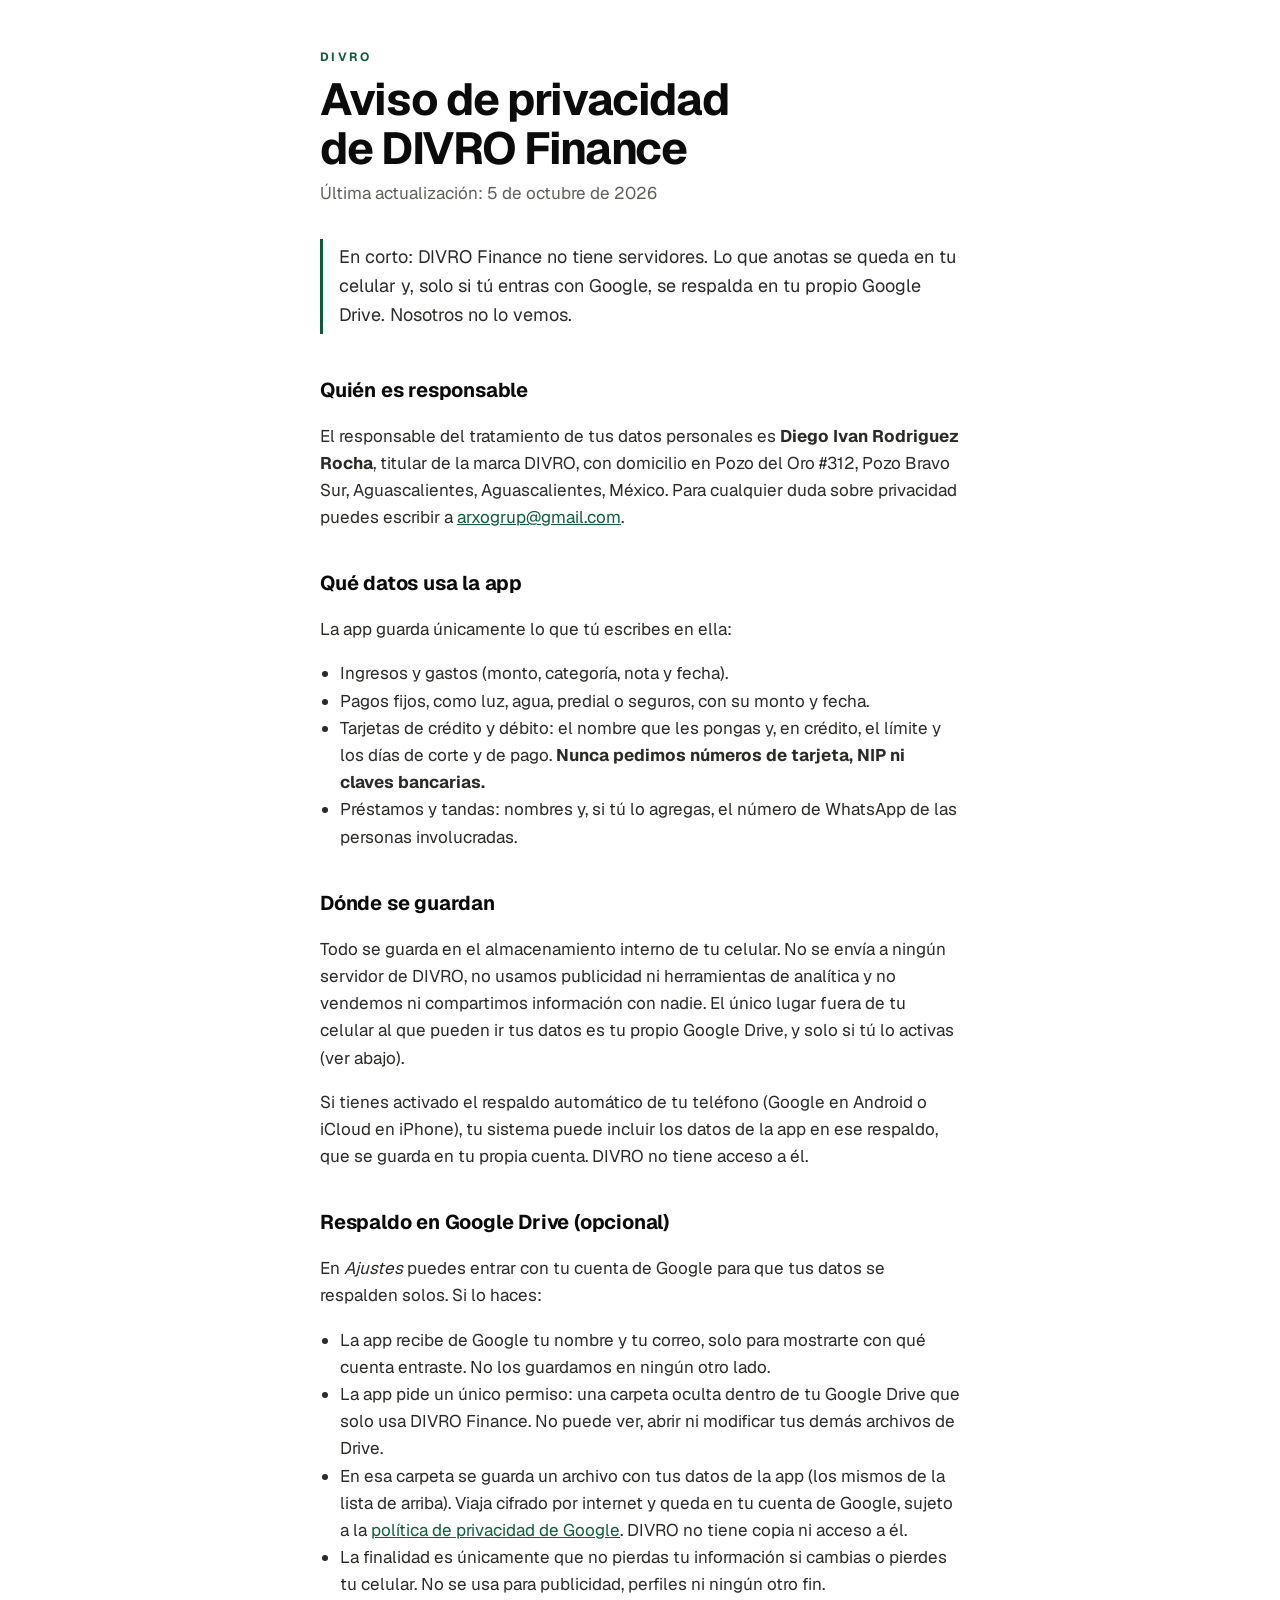
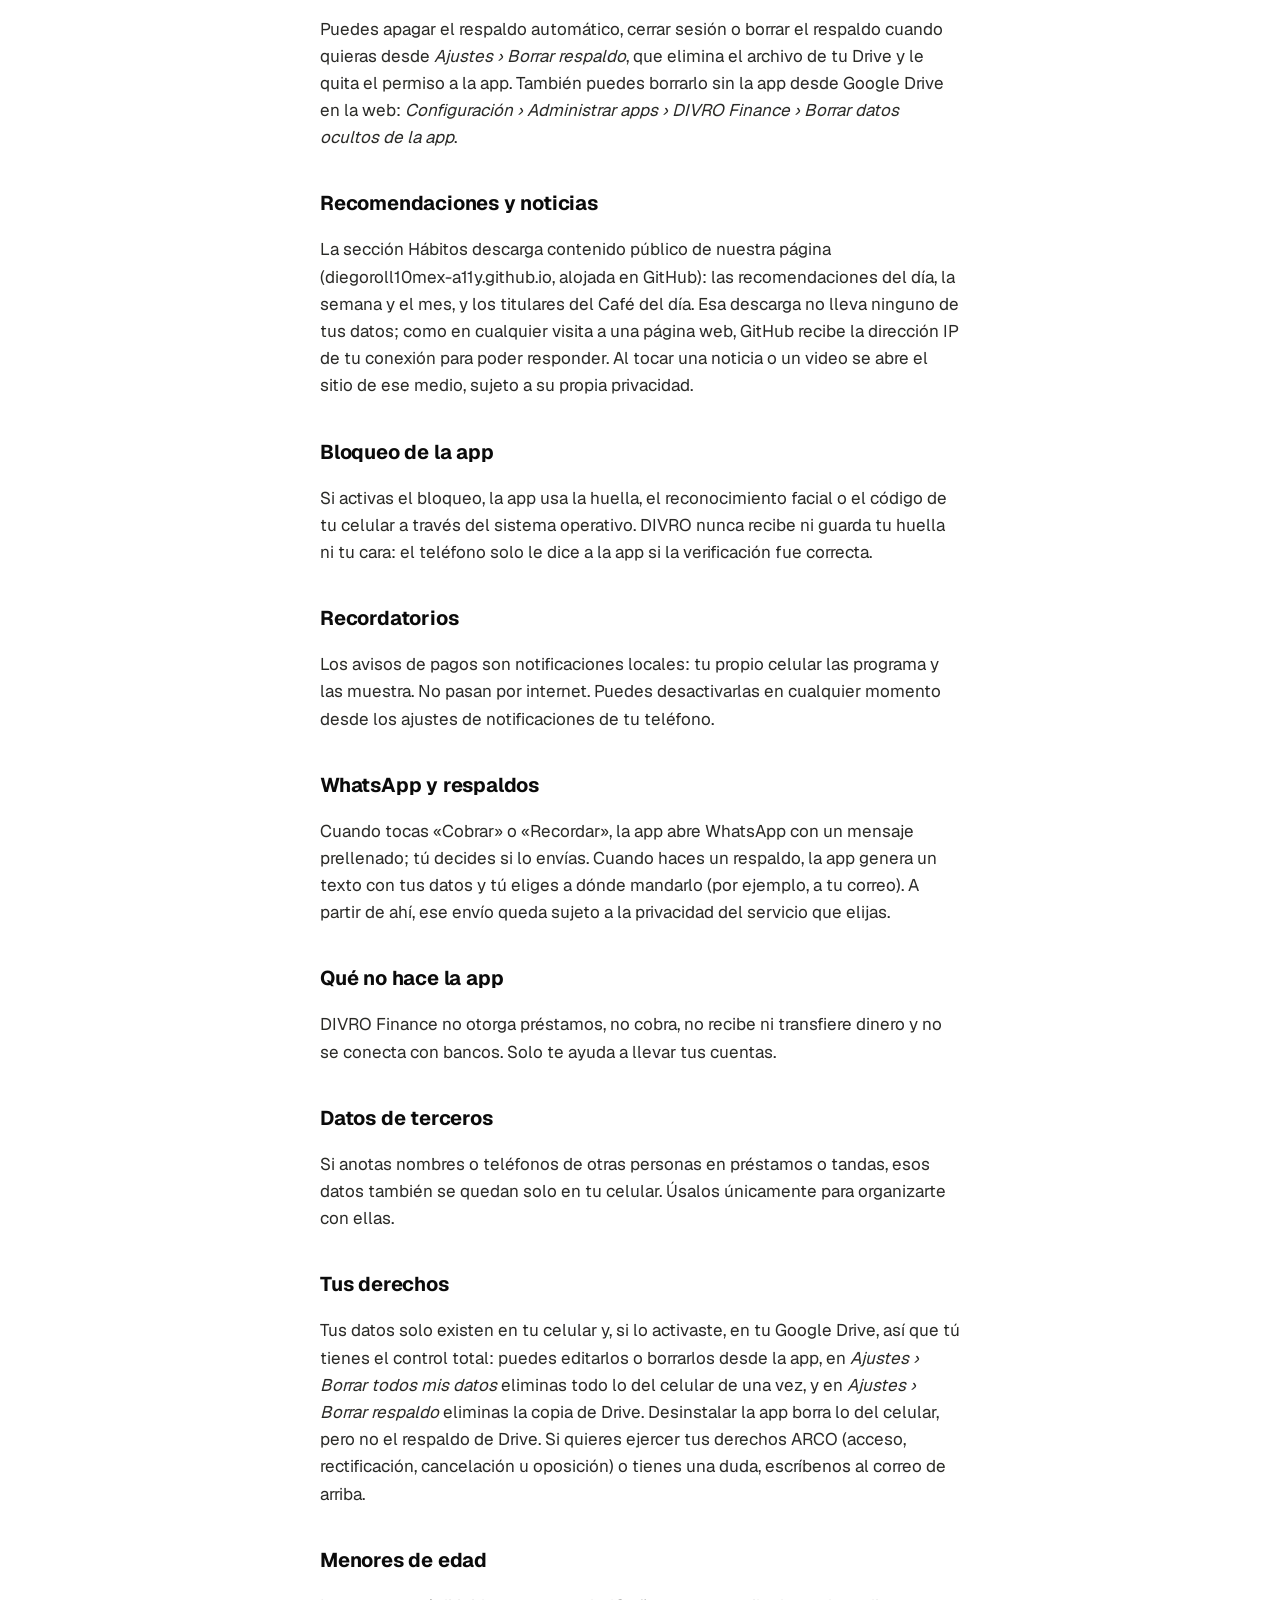
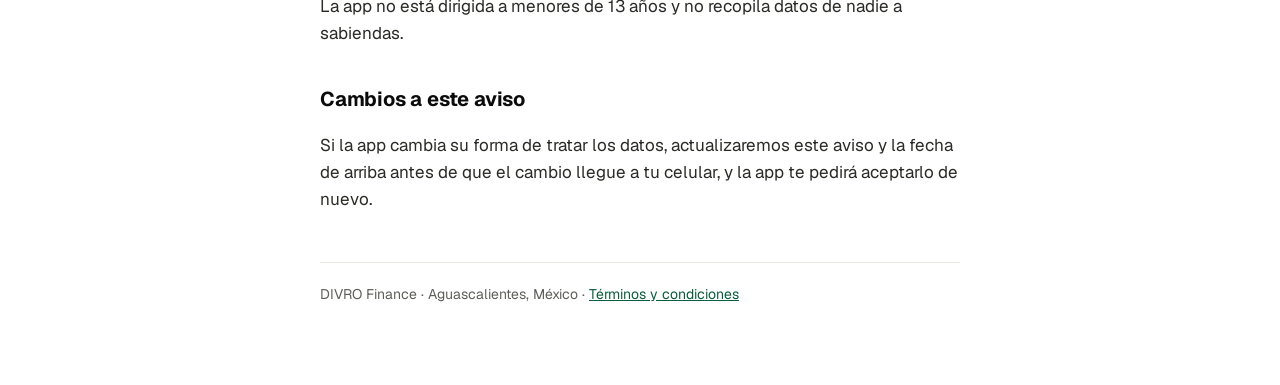
==== commit e6933e07: "Cambio de marca: ARXO pasa a DIVRO Reemplaza el nombre visible ARXO por DIVRO (y "ARXO Automatizacio" ====
--- a/privacidad-finanzas.html
+++ b/privacidad-finanzas.html
@@ -3,8 +3,8 @@
 <head>
   <meta charset="utf-8">
   <meta name="viewport" content="width=device-width, initial-scale=1">
-  <title>Aviso de privacidad · ARXO Finance</title>
-  <meta name="description" content="Aviso de privacidad de la app ARXO Finance: tus datos se guardan solo en tu celular.">
+  <title>Aviso de privacidad · DIVRO Finance</title>
+  <meta name="description" content="Aviso de privacidad de la app DIVRO Finance: tus datos se guardan solo en tu celular.">
   <link rel="preload" href="fonts/geist-latin.woff2" as="font" type="font/woff2" crossorigin>
   <style>
     @font-face { font-family: Geist; src: url("fonts/geist-latin.woff2") format("woff2"); font-weight: 100 900; font-display: swap; }
@@ -25,14 +25,14 @@
 </head>
 <body>
 <main>
-  <div class="marca">ARXO</div>
-  <h1>Aviso de privacidad de ARXO Finance</h1>
+  <div class="marca">DIVRO</div>
+  <h1>Aviso de privacidad de DIVRO Finance</h1>
   <p class="fecha">Última actualización: 5 de octubre de 2026</p>
 
-  <p class="resumen">En corto: ARXO Finance no tiene servidores. Lo que anotas se queda en tu celular y, solo si tú entras con Google, se respalda en tu propio Google Drive. Nosotros no lo vemos.</p>
+  <p class="resumen">En corto: DIVRO Finance no tiene servidores. Lo que anotas se queda en tu celular y, solo si tú entras con Google, se respalda en tu propio Google Drive. Nosotros no lo vemos.</p>
 
   <h2>Quién es responsable</h2>
-  <p>El responsable del tratamiento de tus datos personales es <strong>Diego Ivan Rodriguez Rocha</strong>, titular de la marca ARXO, con domicilio en Pozo del Oro #312, Pozo Bravo Sur, Aguascalientes, Aguascalientes, México. Para cualquier duda sobre privacidad puedes escribir a <a href="mailto:arxogrup@gmail.com">arxogrup@gmail.com</a>.</p>
+  <p>El responsable del tratamiento de tus datos personales es <strong>Diego Ivan Rodriguez Rocha</strong>, titular de la marca DIVRO, con domicilio en Pozo del Oro #312, Pozo Bravo Sur, Aguascalientes, Aguascalientes, México. Para cualquier duda sobre privacidad puedes escribir a <a href="mailto:arxogrup@gmail.com">arxogrup@gmail.com</a>.</p>
 
   <h2>Qué datos usa la app</h2>
   <p>La app guarda únicamente lo que tú escribes en ella:</p>
@@ -44,24 +44,24 @@
   </ul>
 
   <h2>Dónde se guardan</h2>
-  <p>Todo se guarda en el almacenamiento interno de tu celular. No se envía a ningún servidor de ARXO, no usamos publicidad ni herramientas de analítica y no vendemos ni compartimos información con nadie. El único lugar fuera de tu celular al que pueden ir tus datos es tu propio Google Drive, y solo si tú lo activas (ver abajo).</p>
-  <p>Si tienes activado el respaldo automático de tu teléfono (Google en Android o iCloud en iPhone), tu sistema puede incluir los datos de la app en ese respaldo, que se guarda en tu propia cuenta. ARXO no tiene acceso a él.</p>
+  <p>Todo se guarda en el almacenamiento interno de tu celular. No se envía a ningún servidor de DIVRO, no usamos publicidad ni herramientas de analítica y no vendemos ni compartimos información con nadie. El único lugar fuera de tu celular al que pueden ir tus datos es tu propio Google Drive, y solo si tú lo activas (ver abajo).</p>
+  <p>Si tienes activado el respaldo automático de tu teléfono (Google en Android o iCloud en iPhone), tu sistema puede incluir los datos de la app en ese respaldo, que se guarda en tu propia cuenta. DIVRO no tiene acceso a él.</p>
 
   <h2>Respaldo en Google Drive (opcional)</h2>
   <p>En <em>Ajustes</em> puedes entrar con tu cuenta de Google para que tus datos se respalden solos. Si lo haces:</p>
   <ul>
     <li>La app recibe de Google tu nombre y tu correo, solo para mostrarte con qué cuenta entraste. No los guardamos en ningún otro lado.</li>
-    <li>La app pide un único permiso: una carpeta oculta dentro de tu Google Drive que solo usa ARXO Finance. No puede ver, abrir ni modificar tus demás archivos de Drive.</li>
-    <li>En esa carpeta se guarda un archivo con tus datos de la app (los mismos de la lista de arriba). Viaja cifrado por internet y queda en tu cuenta de Google, sujeto a la <a href="https://policies.google.com/privacy?hl=es">política de privacidad de Google</a>. ARXO no tiene copia ni acceso a él.</li>
+    <li>La app pide un único permiso: una carpeta oculta dentro de tu Google Drive que solo usa DIVRO Finance. No puede ver, abrir ni modificar tus demás archivos de Drive.</li>
+    <li>En esa carpeta se guarda un archivo con tus datos de la app (los mismos de la lista de arriba). Viaja cifrado por internet y queda en tu cuenta de Google, sujeto a la <a href="https://policies.google.com/privacy?hl=es">política de privacidad de Google</a>. DIVRO no tiene copia ni acceso a él.</li>
     <li>La finalidad es únicamente que no pierdas tu información si cambias o pierdes tu celular. No se usa para publicidad, perfiles ni ningún otro fin.</li>
   </ul>
-  <p>Puedes apagar el respaldo automático, cerrar sesión o borrar el respaldo cuando quieras desde <em>Ajustes › Borrar respaldo</em>, que elimina el archivo de tu Drive y le quita el permiso a la app. También puedes borrarlo sin la app desde Google Drive en la web: <em>Configuración › Administrar apps › ARXO Finance › Borrar datos ocultos de la app</em>.</p>
+  <p>Puedes apagar el respaldo automático, cerrar sesión o borrar el respaldo cuando quieras desde <em>Ajustes › Borrar respaldo</em>, que elimina el archivo de tu Drive y le quita el permiso a la app. También puedes borrarlo sin la app desde Google Drive en la web: <em>Configuración › Administrar apps › DIVRO Finance › Borrar datos ocultos de la app</em>.</p>
 
   <h2>Recomendaciones y noticias</h2>
   <p>La sección Hábitos descarga contenido público de nuestra página (diegoroll10mex-a11y.github.io, alojada en GitHub): las recomendaciones del día, la semana y el mes, y los titulares del Café del día. Esa descarga no lleva ninguno de tus datos; como en cualquier visita a una página web, GitHub recibe la dirección IP de tu conexión para poder responder. Al tocar una noticia o un video se abre el sitio de ese medio, sujeto a su propia privacidad.</p>
 
   <h2>Bloqueo de la app</h2>
-  <p>Si activas el bloqueo, la app usa la huella, el reconocimiento facial o el código de tu celular a través del sistema operativo. ARXO nunca recibe ni guarda tu huella ni tu cara: el teléfono solo le dice a la app si la verificación fue correcta.</p>
+  <p>Si activas el bloqueo, la app usa la huella, el reconocimiento facial o el código de tu celular a través del sistema operativo. DIVRO nunca recibe ni guarda tu huella ni tu cara: el teléfono solo le dice a la app si la verificación fue correcta.</p>
 
   <h2>Recordatorios</h2>
   <p>Los avisos de pagos son notificaciones locales: tu propio celular las programa y las muestra. No pasan por internet. Puedes desactivarlas en cualquier momento desde los ajustes de notificaciones de tu teléfono.</p>
@@ -70,7 +70,7 @@
   <p>Cuando tocas «Cobrar» o «Recordar», la app abre WhatsApp con un mensaje prellenado; tú decides si lo envías. Cuando haces un respaldo, la app genera un texto con tus datos y tú eliges a dónde mandarlo (por ejemplo, a tu correo). A partir de ahí, ese envío queda sujeto a la privacidad del servicio que elijas.</p>
 
   <h2>Qué no hace la app</h2>
-  <p>ARXO Finance no otorga préstamos, no cobra, no recibe ni transfiere dinero y no se conecta con bancos. Solo te ayuda a llevar tus cuentas.</p>
+  <p>DIVRO Finance no otorga préstamos, no cobra, no recibe ni transfiere dinero y no se conecta con bancos. Solo te ayuda a llevar tus cuentas.</p>
 
   <h2>Datos de terceros</h2>
   <p>Si anotas nombres o teléfonos de otras personas en préstamos o tandas, esos datos también se quedan solo en tu celular. Úsalos únicamente para organizarte con ellas.</p>
@@ -84,7 +84,7 @@
   <h2>Cambios a este aviso</h2>
   <p>Si la app cambia su forma de tratar los datos, actualizaremos este aviso y la fecha de arriba antes de que el cambio llegue a tu celular, y la app te pedirá aceptarlo de nuevo.</p>
 
-  <footer>ARXO Finance · Aguascalientes, México · <a href="terminos-finanzas.html">Términos y condiciones</a></footer>
+  <footer>DIVRO Finance · Aguascalientes, México · <a href="terminos-finanzas.html">Términos y condiciones</a></footer>
 </main>
 </body>
 </html>
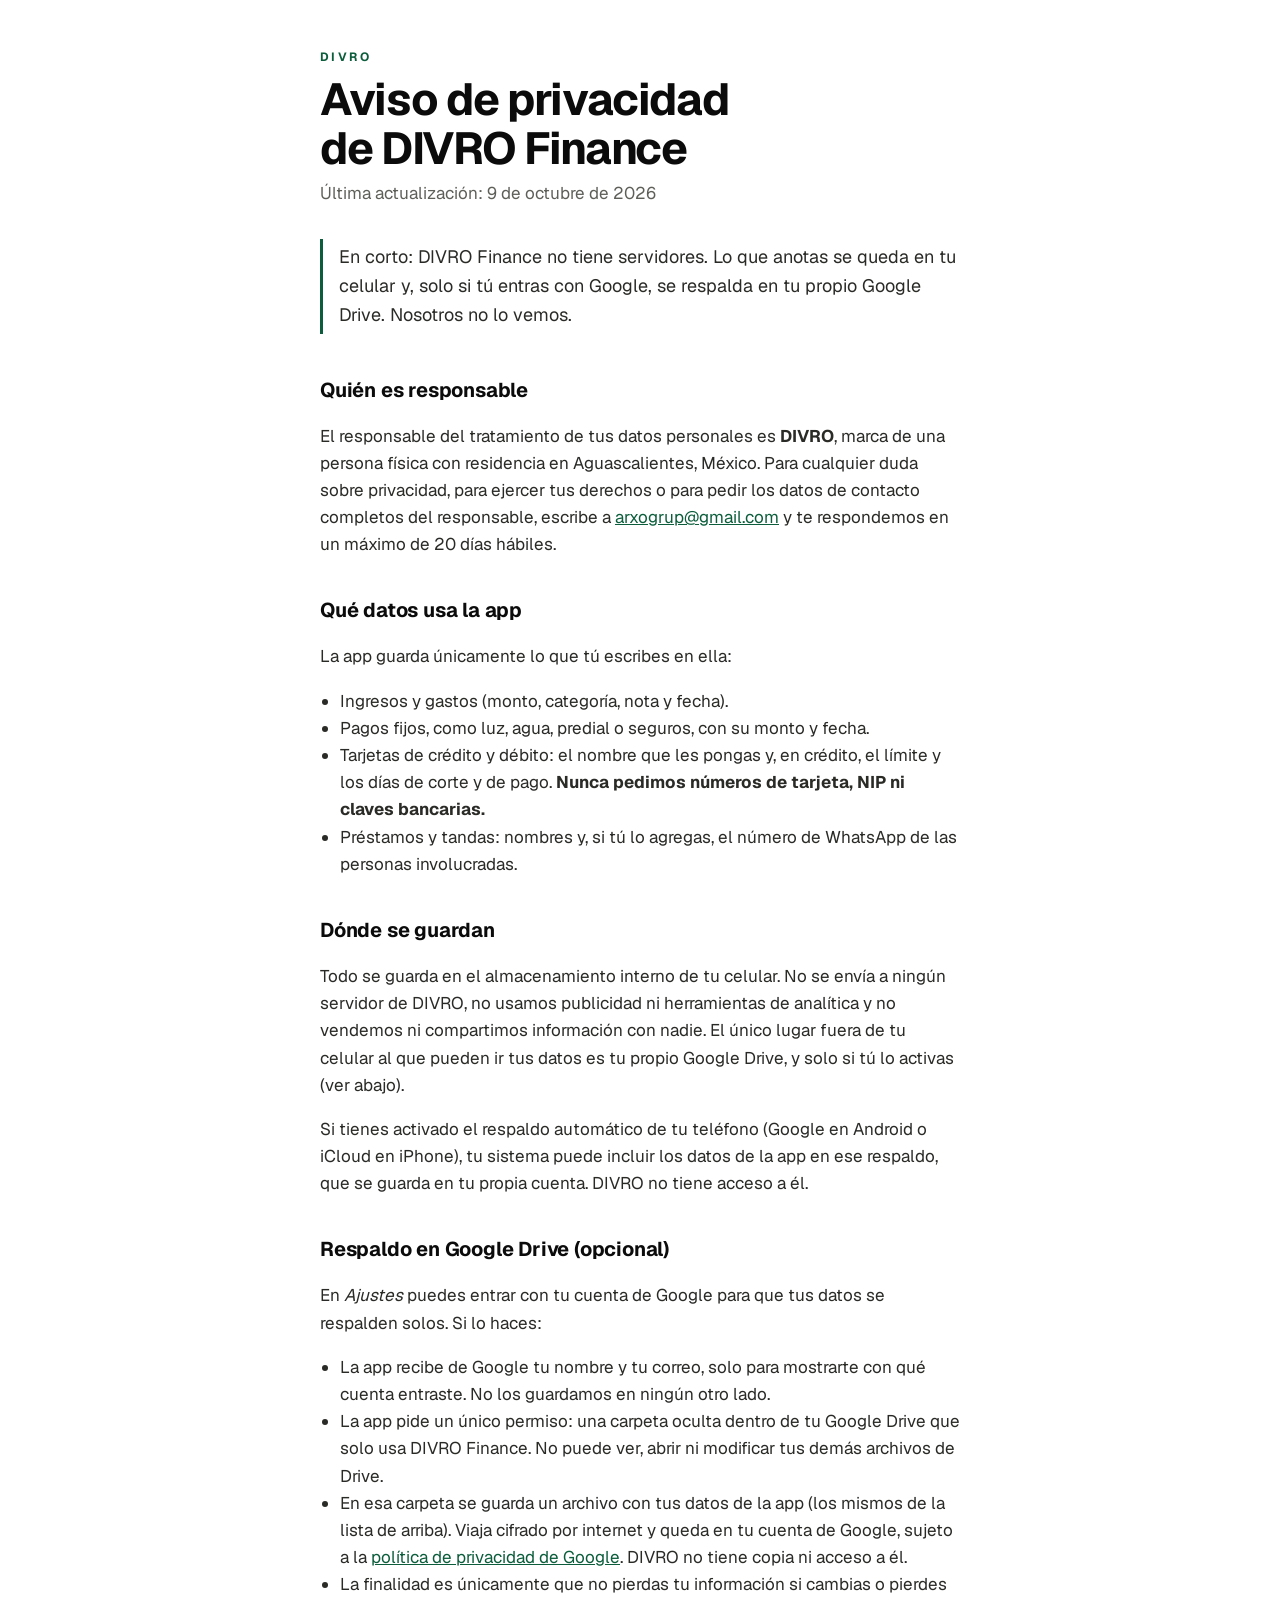
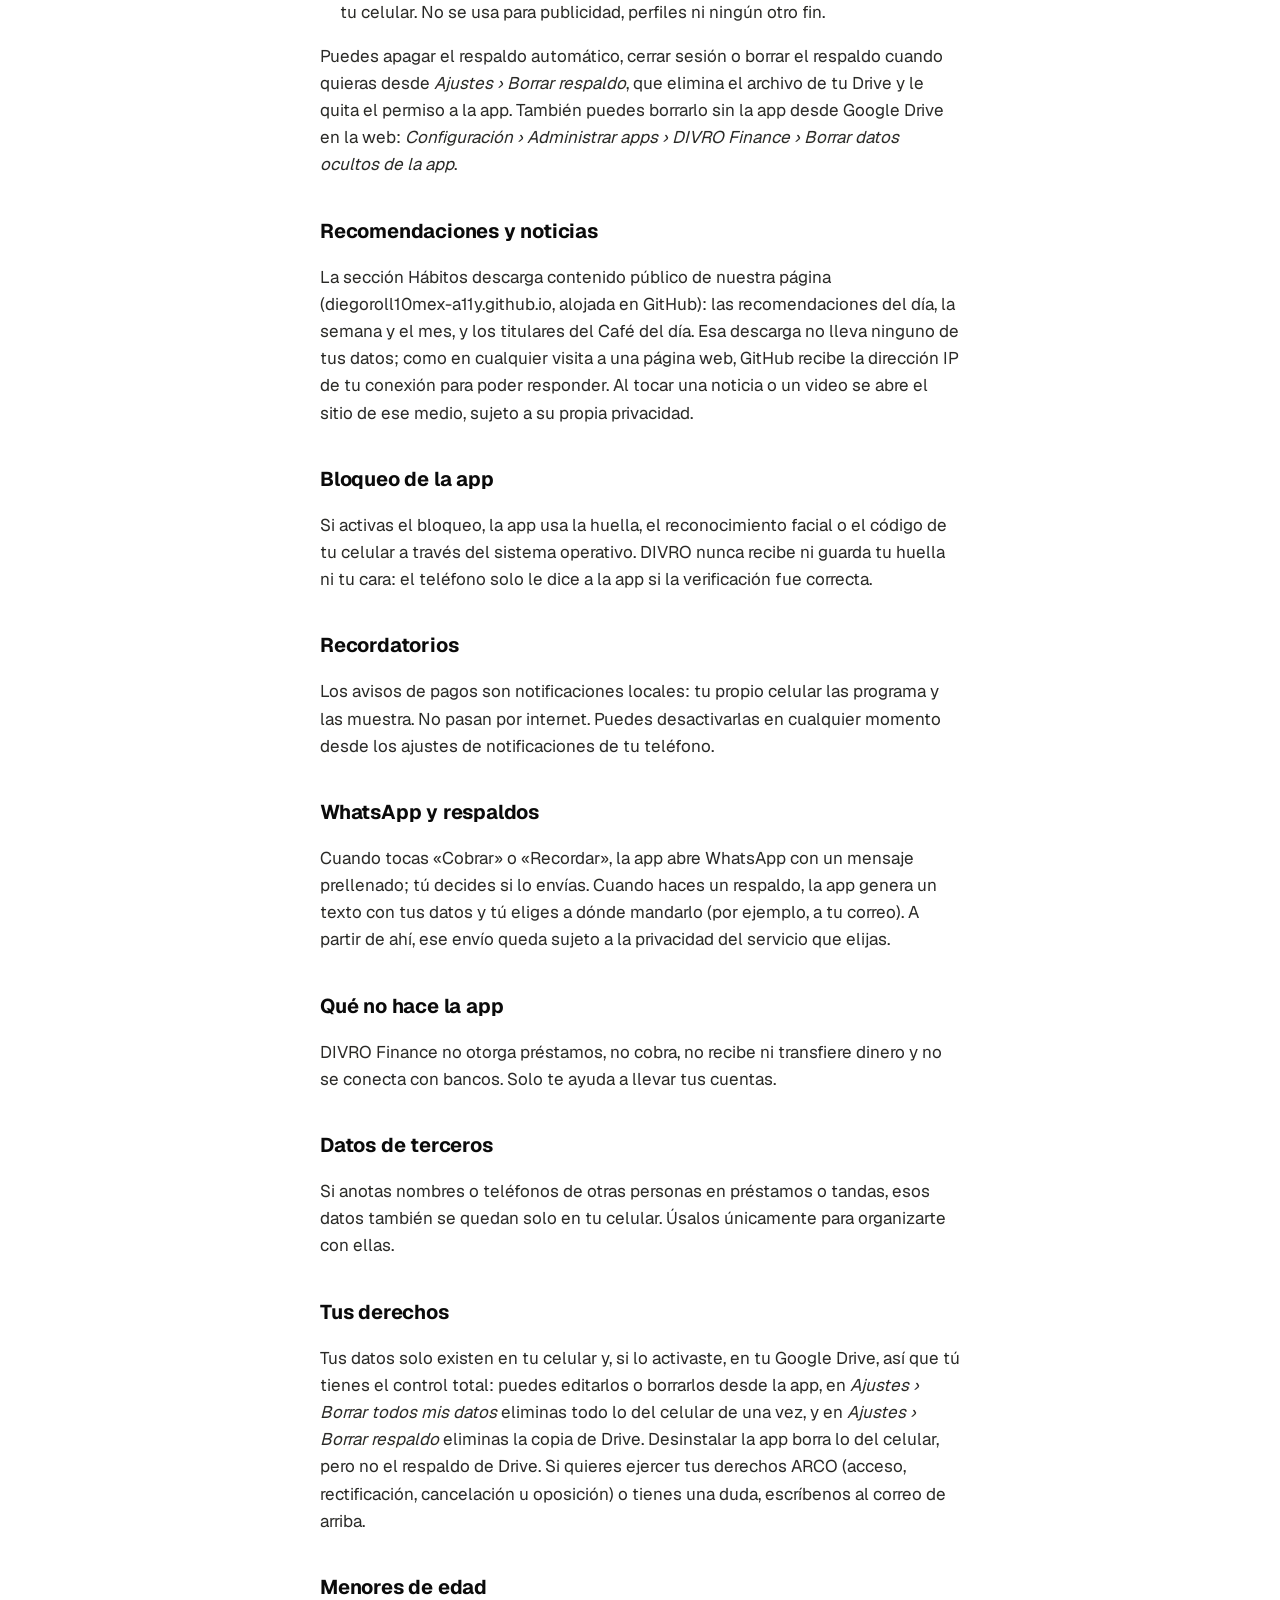
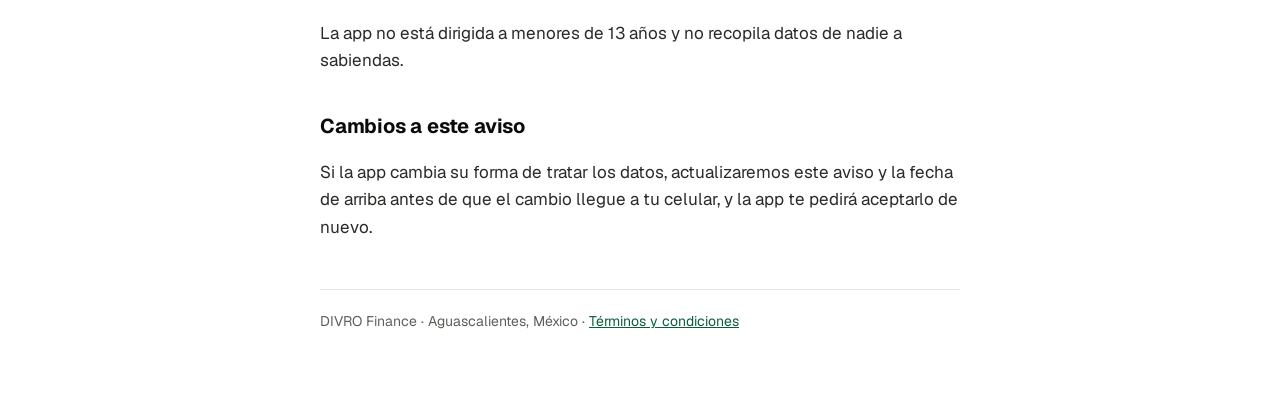
==== commit 1ee67d14: "Avisos legales sin nombre ni domicilio personal El responsable aparece como DIVRO, Aguascalientes, c" ====
--- a/privacidad-finanzas.html
+++ b/privacidad-finanzas.html
@@ -27,12 +27,12 @@
 <main>
   <div class="marca">DIVRO</div>
   <h1>Aviso de privacidad de DIVRO Finance</h1>
-  <p class="fecha">Última actualización: 5 de octubre de 2026</p>
+  <p class="fecha">Última actualización: 9 de octubre de 2026</p>
 
   <p class="resumen">En corto: DIVRO Finance no tiene servidores. Lo que anotas se queda en tu celular y, solo si tú entras con Google, se respalda en tu propio Google Drive. Nosotros no lo vemos.</p>
 
   <h2>Quién es responsable</h2>
-  <p>El responsable del tratamiento de tus datos personales es <strong>Diego Ivan Rodriguez Rocha</strong>, titular de la marca DIVRO, con domicilio en Pozo del Oro #312, Pozo Bravo Sur, Aguascalientes, Aguascalientes, México. Para cualquier duda sobre privacidad puedes escribir a <a href="mailto:arxogrup@gmail.com">arxogrup@gmail.com</a>.</p>
+  <p>El responsable del tratamiento de tus datos personales es <strong>DIVRO</strong>, marca de una persona física con residencia en Aguascalientes, México. Para cualquier duda sobre privacidad, para ejercer tus derechos o para pedir los datos de contacto completos del responsable, escribe a <a href="mailto:arxogrup@gmail.com">arxogrup@gmail.com</a> y te respondemos en un máximo de 20 días hábiles.</p>
 
   <h2>Qué datos usa la app</h2>
   <p>La app guarda únicamente lo que tú escribes en ella:</p>
